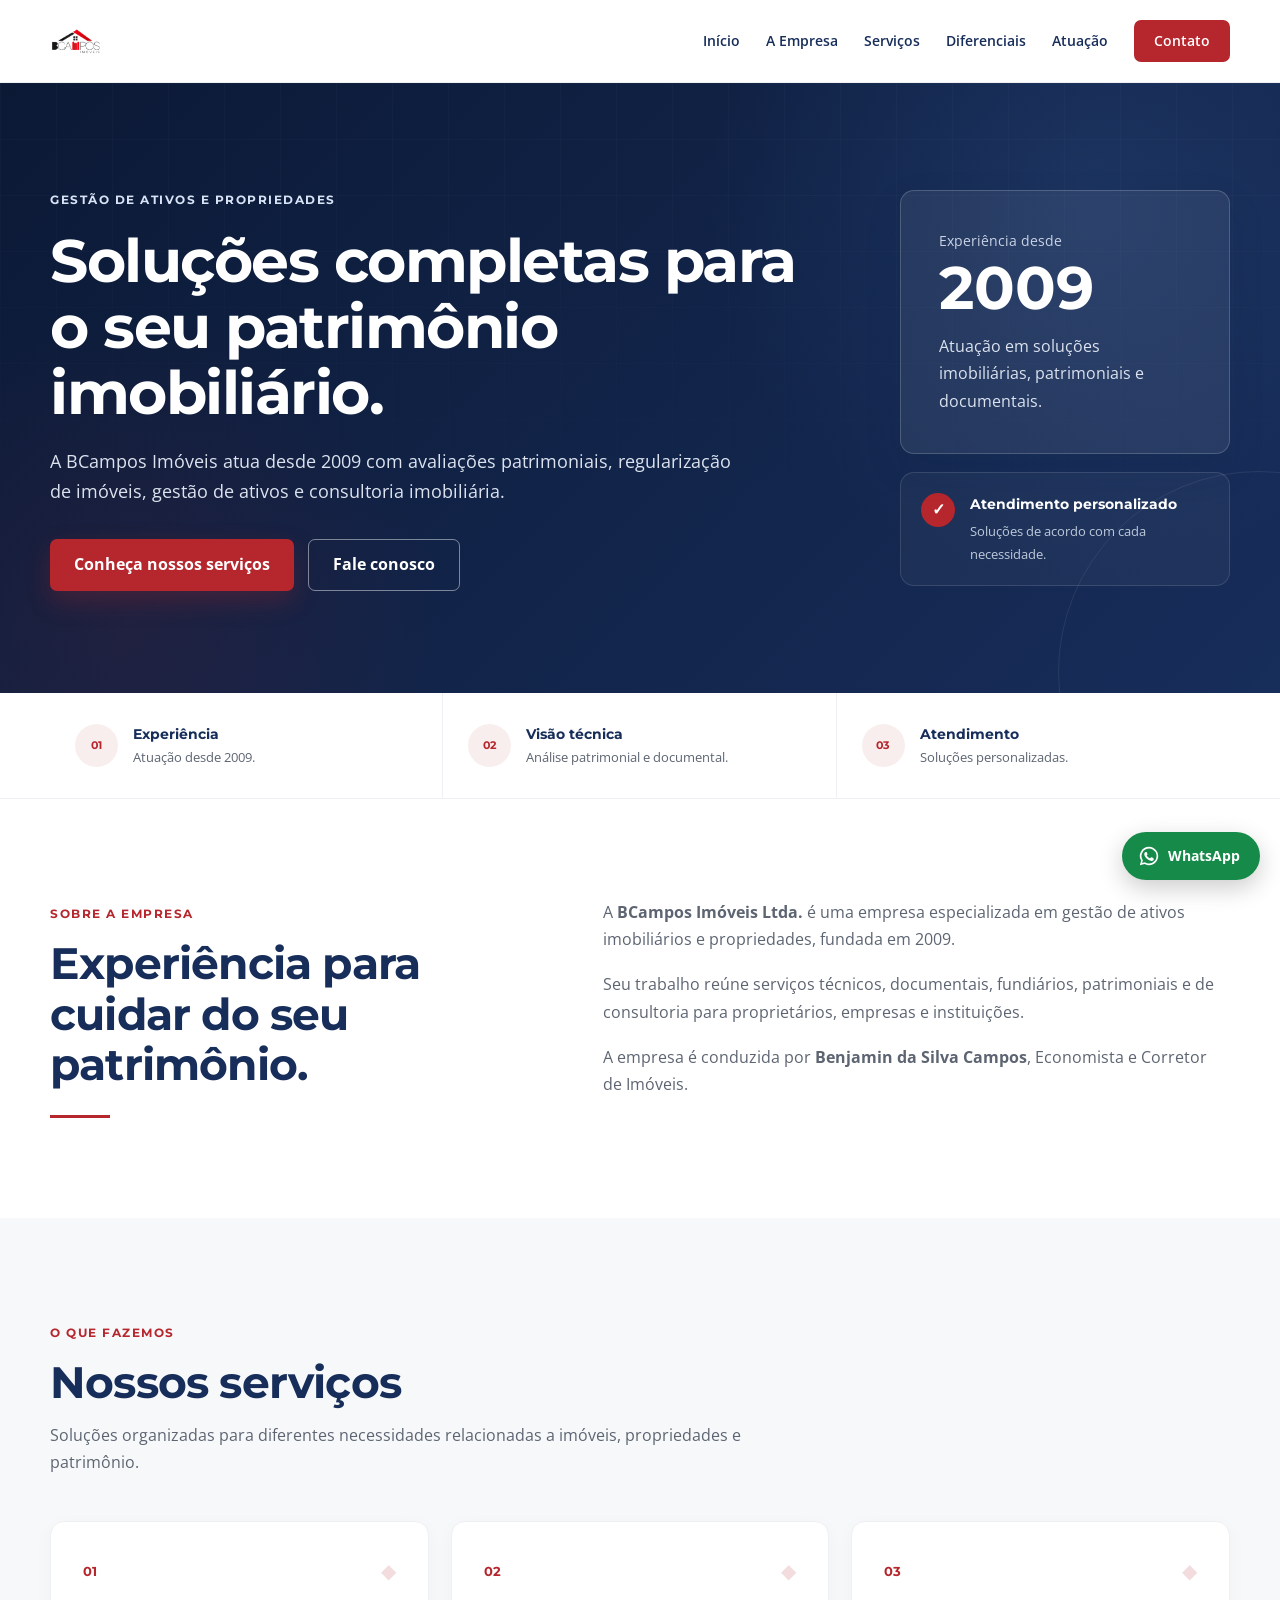
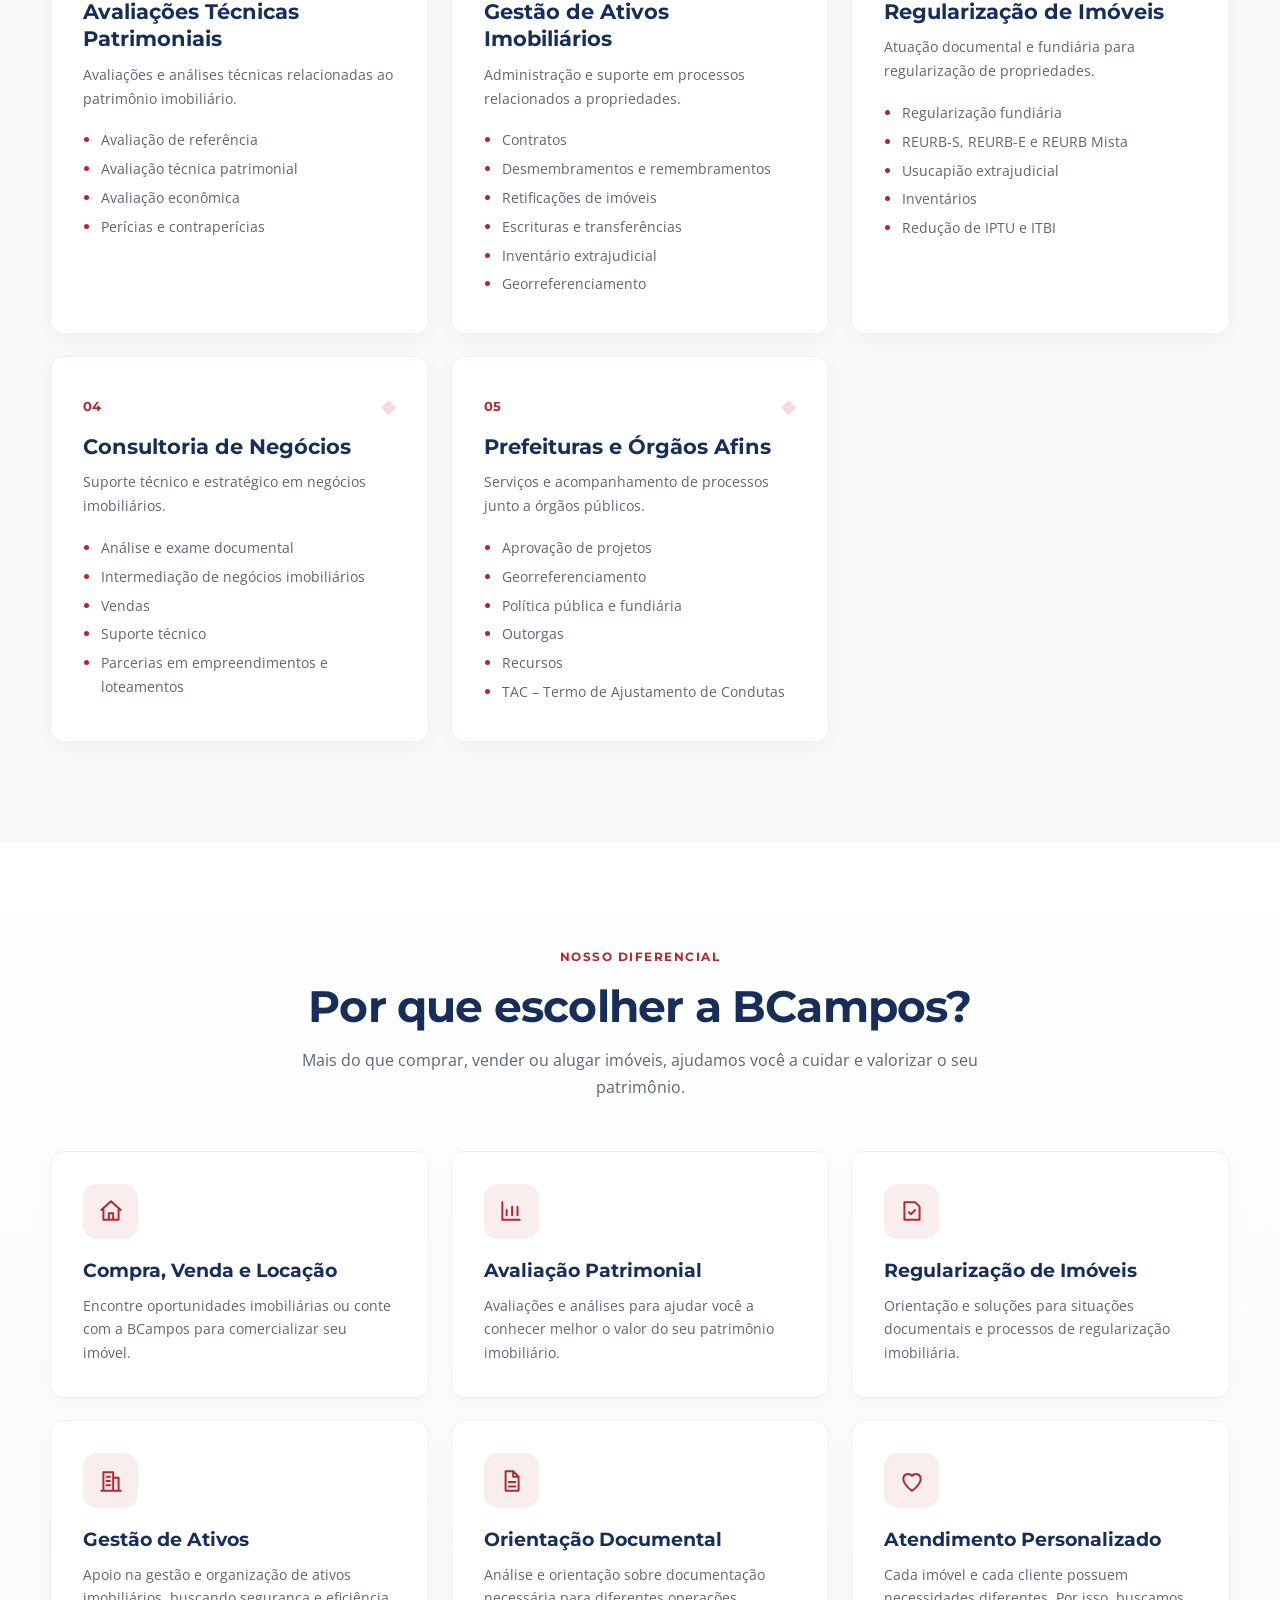
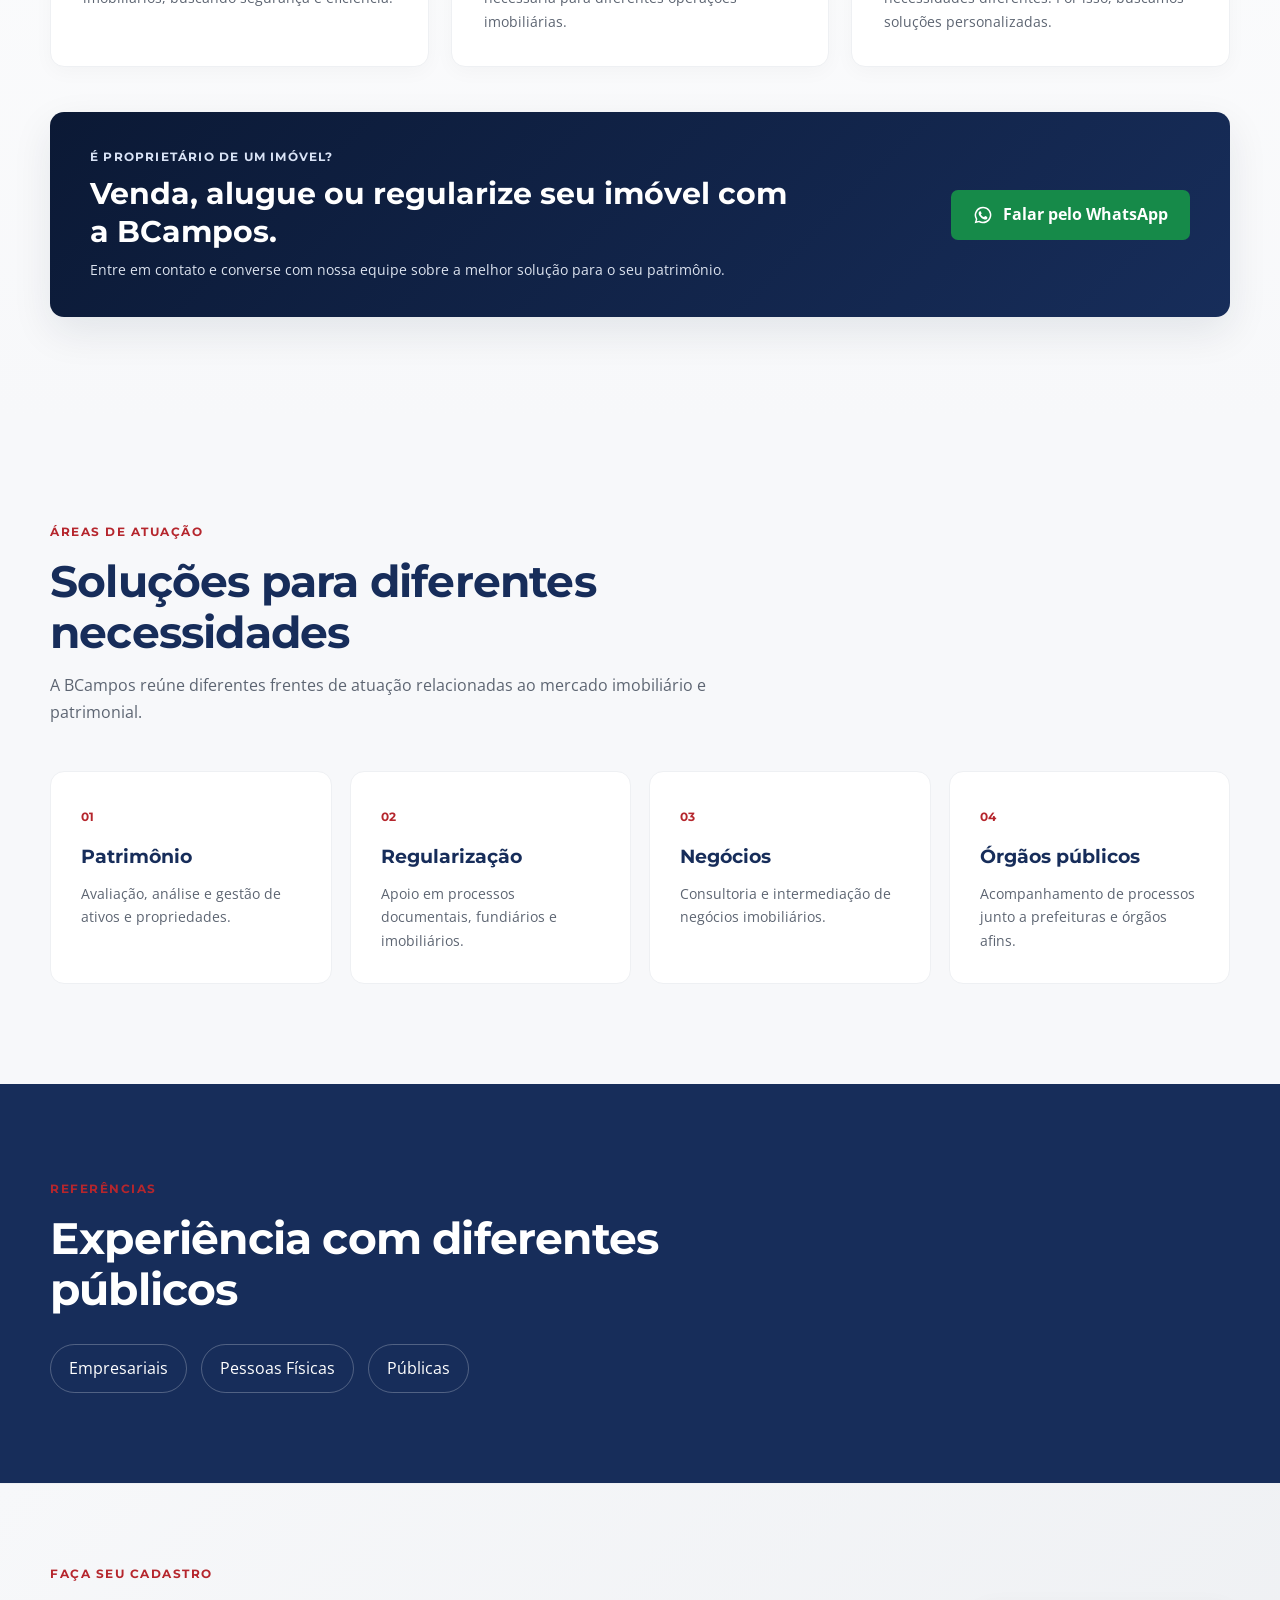
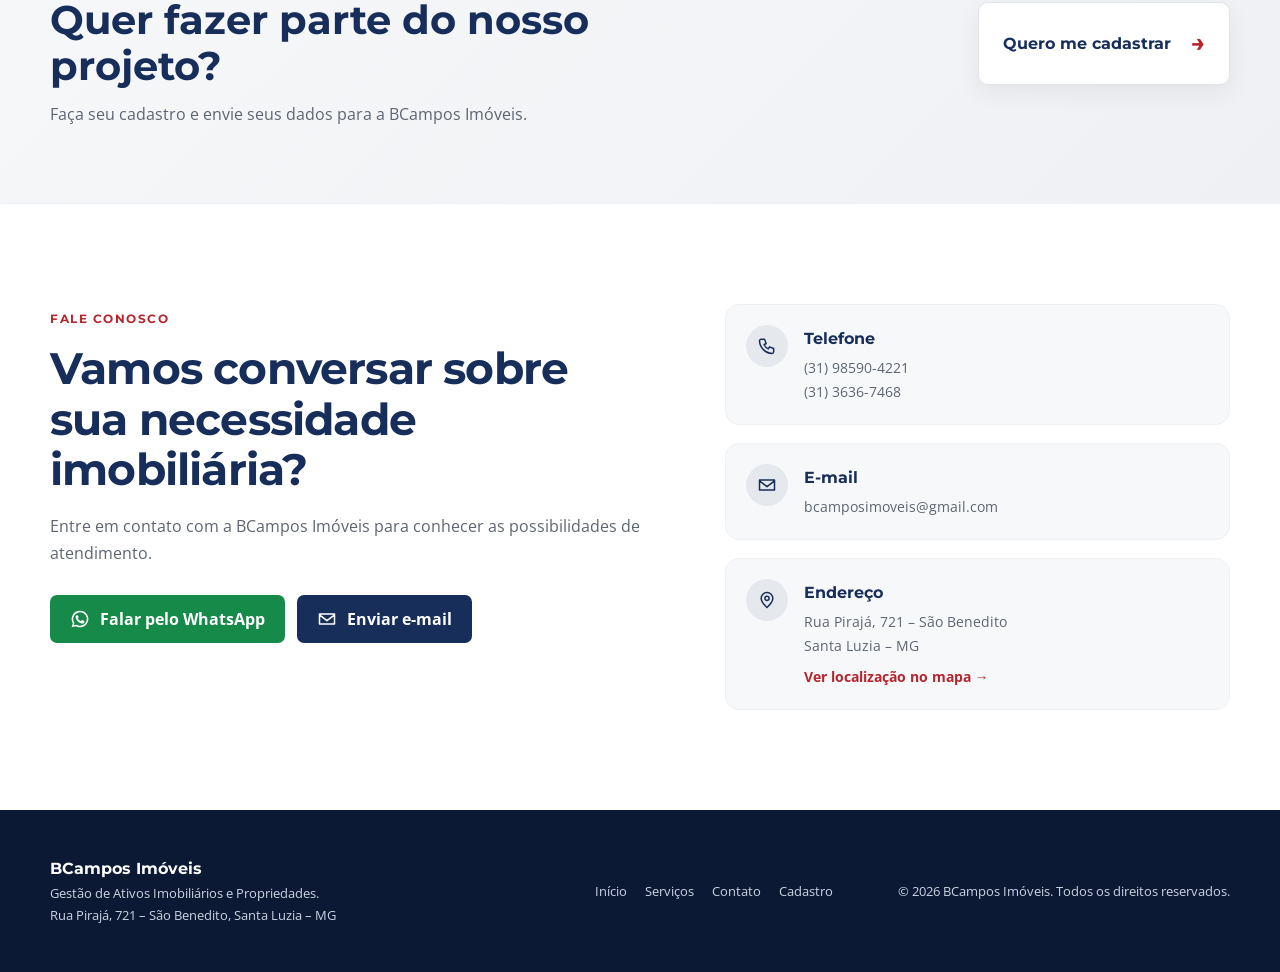
==== index.html @ ca841b31 "nome site no google" ====
<!DOCTYPE html>
<html lang="pt-BR">

<head>
    <meta charset="UTF-8">
    <meta name="viewport" content="width=device-width, initial-scale=1.0">

    <title>BCampos Imóveis | Gestão de Ativos, Regularização e Avaliação de Imóveis</title>

<meta property="og:site_name" content="BCampos Imóveis">

<script type="application/ld+json">
{
  "@context": "https://schema.org",
  "@type": "WebSite",
  "name": "BCampos Imóveis",
  "alternateName": "BCampos",
  "url": "https://huamdesigner.github.io/bcampos-imoveis-site/"
}
</script>

    <meta name="description"
        content="BCampos Imóveis: gestão de ativos imobiliários, regularização de imóveis, avaliações patrimoniais, REURB, usucapião extrajudicial e consultoria. Atuação desde 2009 em Santa Luzia – MG.">
    <meta name="keywords"
        content="BCampos Imóveis, regularização de imóveis, avaliação patrimonial, gestão de ativos imobiliários, REURB, usucapião extrajudicial, Santa Luzia MG">
    <meta name="author" content="BCampos Imóveis">
    <meta name="robots" content="index, follow">
    <meta name="theme-color" content="#172d5a">
    <meta name="google-site-verification" content="87h_DI5Sgmuj2yhdBnRVHxlVwHHt4s0m5A_cpt6vOzM" />

    <!-- Open Graph (pré-visualização ao compartilhar no WhatsApp/Facebook) -->
    <meta property="og:type" content="website">
    <meta property="og:locale" content="pt_BR">
    <meta property="og:site_name" content="BCampos Imóveis">
    <meta property="og:title" content="BCampos Imóveis | Gestão de Ativos e Regularização de Imóveis">
    <meta property="og:description"
        content="Avaliações patrimoniais, regularização de imóveis, gestão de ativos e consultoria imobiliária desde 2009.">
    <meta property="og:image" content="imagens/logo.png">
    <meta name="twitter:card" content="summary">

    <link rel="icon" type="image/png" href="imagens/logo.png">

    <!-- Fontes -->
    <link rel="preconnect" href="https://fonts.googleapis.com">
    <link rel="preconnect" href="https://fonts.gstatic.com" crossorigin>
    <link
        href="https://fonts.googleapis.com/css2?family=Montserrat:wght@400;500;600;700;800&family=Open+Sans:wght@400;500;600;700&display=swap"
        rel="stylesheet">

    <link rel="stylesheet" href="css/style.css">

    <!-- Dados estruturados (ajuda o Google a entender a empresa) -->
    <script type="application/ld+json">
    {
      "@context": "https://schema.org",
      "@type": "RealEstateAgent",
      "name": "BCampos Imóveis",
      "foundingDate": "2009",
      "image": "imagens/logo.png",
      "telephone": "+55-31-98590-4221",
      "email": "bcamposimoveis@gmail.com",
      "address": {
        "@type": "PostalAddress",
        "streetAddress": "Rua Pirajá, 721 – São Benedito",
        "addressLocality": "Santa Luzia",
        "addressRegion": "MG",
        "addressCountry": "BR"
      }
    }
    </script>
</head>

<body>

    <a href="#conteudo" class="skip-link">Ir para o conteúdo</a>

    <!-- Ícones reutilizáveis -->
    <svg width="0" height="0" style="position:absolute" aria-hidden="true">
        <symbol id="i-home" viewBox="0 0 24 24"><path d="M3 11l9-8 9 8M5 10v10h14V10M10 20v-6h4v6" fill="none" stroke="currentColor" stroke-width="1.8" stroke-linecap="round" stroke-linejoin="round"/></symbol>
        <symbol id="i-chart" viewBox="0 0 24 24"><path d="M4 20V4M4 20h16M8 16v-5M13 16V8M18 16v-8" fill="none" stroke="currentColor" stroke-width="1.8" stroke-linecap="round" stroke-linejoin="round"/></symbol>
        <symbol id="i-check" viewBox="0 0 24 24"><path d="M9 4h6l4 4v12H5V4h4zM9 13l2 2 4-4" fill="none" stroke="currentColor" stroke-width="1.8" stroke-linecap="round" stroke-linejoin="round"/></symbol>
        <symbol id="i-building" viewBox="0 0 24 24"><path d="M5 21V4h9v17M14 9h5v12M3 21h18M8 8h3M8 12h3M8 16h3" fill="none" stroke="currentColor" stroke-width="1.8" stroke-linecap="round" stroke-linejoin="round"/></symbol>
        <symbol id="i-doc" viewBox="0 0 24 24"><path d="M7 3h7l5 5v13H7zM14 3v5h5M10 13h6M10 17h6" fill="none" stroke="currentColor" stroke-width="1.8" stroke-linecap="round" stroke-linejoin="round"/></symbol>
        <symbol id="i-handshake" viewBox="0 0 24 24"><path d="M12 21s-8-5.2-8-11a4.5 4.5 0 018-2.8A4.5 4.5 0 0120 10c0 5.800-8 11-8 11z" fill="none" stroke="currentColor" stroke-width="1.8" stroke-linecap="round" stroke-linejoin="round"/></symbol>
        <symbol id="i-phone" viewBox="0 0 24 24"><path d="M5 4h4l2 5-2.500 1.500a11 11 0 005 5L15 13l5 2v4a2 2 0 01-2 2A16 16 0 013 6a2 2 0 012-2z" fill="none" stroke="currentColor" stroke-width="1.8" stroke-linejoin="round"/></symbol>
        <symbol id="i-mail" viewBox="0 0 24 24"><path d="M3 6h18v12H3zM3 7l9 7 9-7" fill="none" stroke="currentColor" stroke-width="1.8" stroke-linejoin="round"/></symbol>
        <symbol id="i-pin" viewBox="0 0 24 24"><path d="M12 21s7-6.200 7-11a7 7 0 10-14 0c0 4.800 7 11 7 11z" fill="none" stroke="currentColor" stroke-width="1.8" stroke-linejoin="round"/><circle cx="12" cy="10" r="2.500" fill="none" stroke="currentColor" stroke-width="1.8"/></symbol>
        <symbol id="i-whatsapp" viewBox="0 0 24 24"><path fill="currentColor" d="M12 2a10 10 0 00-8.600 15.100L2 22l5.100-1.300A10 10 0 1012 2zm0 18.200c-1.500 0-3-.4-4.200-1.200l-.3-.2-3 .8.8-2.900-.2-.3A8.200 8.200 0 1112 20.200zm4.500-6.100c-.2-.1-1.500-.7-1.700-.8-.2-.1-.4-.1-.6.100l-.8 1c-.1.200-.3.200-.5.100a6.700 6.700 0 01-3.300-2.900c-.2-.4.200-.4.700-1.300.1-.2 0-.3 0-.5l-.8-1.800c-.2-.5-.4-.4-.6-.4h-.5c-.2 0-.5.100-.7.300-.2.300-.9.900-.9 2.200s.9 2.500 1.100 2.700c.1.200 1.800 2.800 4.400 3.900 1.600.7 2.300.8 3.100.7.500-.1 1.500-.6 1.700-1.200.2-.6.200-1.100.2-1.200-.1-.1-.3-.2-.5-.3z"/></symbol>
    </svg>

    <!-- CABEÇALHO -->
    <header class="header" id="inicio">
        <div class="container header-content">

            <a href="#inicio" class="logo" aria-label="BCampos Imóveis - Início">
                <img src="imagens/logo.png" alt="BCampos Imóveis" width="230" height="52">
            </a>

            <button class="menu-toggle" id="menuToggle" aria-label="Abrir menu" aria-expanded="false"
                aria-controls="nav">☰</button>

            <nav class="nav" id="nav" aria-label="Menu principal">
                <a href="#inicio">Início</a>
                <a href="#empresa">A Empresa</a>
                <a href="#servicos">Serviços</a>
                <a href="#porque-bcampos">Diferenciais</a>
                <a href="#atuacao">Atuação</a>
                <a href="#contato" class="nav-cta">Contato</a>
            </nav>

        </div>
    </header>


    <main id="conteudo">

        <!-- HERO -->
        <section class="hero">
            <div class="container hero-content">

                <div class="hero-text">
                    <span class="eyebrow">GESTÃO DE ATIVOS E PROPRIEDADES</span>

                    <h1>Soluções completas para o seu patrimônio imobiliário.</h1>

                    <p>
                        A BCampos Imóveis atua desde 2009 com avaliações patrimoniais,
                        regularização de imóveis, gestão de ativos e consultoria imobiliária.
                    </p>

                    <div class="hero-buttons">
                        <a href="#servicos" class="btn btn-primary">Conheça nossos serviços</a>
                        <a href="#contato" class="btn btn-outline">Fale conosco</a>
                    </div>
                </div>

                <div class="hero-side">
                    <div class="hero-card">
                        <span>Experiência desde</span>
                        <strong>2009</strong>
                        <p>Atuação em soluções imobiliárias, patrimoniais e documentais.</p>
                    </div>

                    <div class="hero-mini-card">
                        <span class="mini-icon">✓</span>
                        <div>
                            <strong>Atendimento personalizado</strong>
                            <p>Soluções de acordo com cada necessidade.</p>
                        </div>
                    </div>
                </div>

            </div>
        </section>


        <!-- DESTAQUES -->
        <section class="highlights" aria-label="Destaques">
            <div class="container highlights-grid">

                <div class="highlight-item">
                    <span class="highlight-icon">01</span>
                    <div>
                        <strong>Experiência</strong>
                        <p>Atuação desde 2009.</p>
                    </div>
                </div>

                <div class="highlight-item">
                    <span class="highlight-icon">02</span>
                    <div>
                        <strong>Visão técnica</strong>
                        <p>Análise patrimonial e documental.</p>
                    </div>
                </div>

                <div class="highlight-item">
                    <span class="highlight-icon">03</span>
                    <div>
                        <strong>Atendimento</strong>
                        <p>Soluções personalizadas.</p>
                    </div>
                </div>

            </div>
        </section>


        <!-- EMPRESA -->
        <section class="section" id="empresa">
            <div class="container two-columns">

                <div class="reveal">
                    <span class="section-label">SOBRE A EMPRESA</span>
                    <h2>Experiência para cuidar do seu patrimônio.</h2>
                    <div class="section-line"></div>
                </div>

                <div class="reveal">
                    <p>
                        A <strong>BCampos Imóveis Ltda.</strong> é uma empresa especializada em
                        gestão de ativos imobiliários e propriedades, fundada em 2009.
                    </p>
                    <p>
                        Seu trabalho reúne serviços técnicos, documentais, fundiários,
                        patrimoniais e de consultoria para proprietários, empresas e instituições.
                    </p>
                    <p>
                        A empresa é conduzida por <strong>Benjamin da Silva Campos</strong>,
                        Economista e Corretor de Imóveis.
                    </p>
                </div>

            </div>
        </section>


        <!-- SERVIÇOS -->
        <section class="section section-light" id="servicos">
            <div class="container">

                <div class="section-heading reveal">
                    <span class="section-label">O QUE FAZEMOS</span>
                    <h2>Nossos serviços</h2>
                    <p>
                        Soluções organizadas para diferentes necessidades relacionadas a
                        imóveis, propriedades e patrimônio.
                    </p>
                </div>

                <div class="services-grid">

                    <article class="service-card reveal">
                        <div class="service-top">
                            <div class="service-number">01</div>
                            <span class="service-symbol" aria-hidden="true">◆</span>
                        </div>
                        <h3>Avaliações Técnicas Patrimoniais</h3>
                        <p>Avaliações e análises técnicas relacionadas ao patrimônio imobiliário.</p>
                        <ul>
                            <li>Avaliação de referência</li>
                            <li>Avaliação técnica patrimonial</li>
                            <li>Avaliação econômica</li>
                            <li>Perícias e contraperícias</li>
                        </ul>
                    </article>

                    <article class="service-card reveal">
                        <div class="service-top">
                            <div class="service-number">02</div>
                            <span class="service-symbol" aria-hidden="true">◆</span>
                        </div>
                        <h3>Gestão de Ativos Imobiliários</h3>
                        <p>Administração e suporte em processos relacionados a propriedades.</p>
                        <ul>
                            <li>Contratos</li>
                            <li>Desmembramentos e remembramentos</li>
                            <li>Retificações de imóveis</li>
                            <li>Escrituras e transferências</li>
                            <li>Inventário extrajudicial</li>
                            <li>Georreferenciamento</li>
                        </ul>
                    </article>

                    <article class="service-card reveal">
                        <div class="service-top">
                            <div class="service-number">03</div>
                            <span class="service-symbol" aria-hidden="true">◆</span>
                        </div>
                        <h3>Regularização de Imóveis</h3>
                        <p>Atuação documental e fundiária para regularização de propriedades.</p>
                        <ul>
                            <li>Regularização fundiária</li>
                            <li>REURB-S, REURB-E e REURB Mista</li>
                            <li>Usucapião extrajudicial</li>
                            <li>Inventários</li>
                            <li>Redução de IPTU e ITBI</li>
                        </ul>
                    </article>

                    <article class="service-card reveal">
                        <div class="service-top">
                            <div class="service-number">04</div>
                            <span class="service-symbol" aria-hidden="true">◆</span>
                        </div>
                        <h3>Consultoria de Negócios</h3>
                        <p>Suporte técnico e estratégico em negócios imobiliários.</p>
                        <ul>
                            <li>Análise e exame documental</li>
                            <li>Intermediação de negócios imobiliários</li>
                            <li>Vendas</li>
                            <li>Suporte técnico</li>
                            <li>Parcerias em empreendimentos e loteamentos</li>
                        </ul>
                    </article>

                    <article class="service-card reveal">
                        <div class="service-top">
                            <div class="service-number">05</div>
                            <span class="service-symbol" aria-hidden="true">◆</span>
                        </div>
                        <h3>Prefeituras e Órgãos Afins</h3>
                        <p>Serviços e acompanhamento de processos junto a órgãos públicos.</p>
                        <ul>
                            <li>Aprovação de projetos</li>
                            <li>Georreferenciamento</li>
                            <li>Política pública e fundiária</li>
                            <li>Outorgas</li>
                            <li>Recursos</li>
                            <li>TAC – Termo de Ajustamento de Condutas</li>
                        </ul>
                    </article>

                </div>
            </div>
        </section>


        <!-- DIFERENCIAIS -->
        <section id="porque-bcampos" class="porque-bcampos">
            <div class="container">

                <div class="section-header reveal">
                    <span class="section-label">NOSSO DIFERENCIAL</span>
                    <h2>Por que escolher a BCampos?</h2>
                    <p>
                        Mais do que comprar, vender ou alugar imóveis, ajudamos você a
                        cuidar e valorizar o seu patrimônio.
                    </p>
                </div>

                <div class="porque-grid">

                    <div class="porque-card reveal">
                        <div class="porque-icon"><svg aria-hidden="true"><use href="#i-home"/></svg></div>
                        <h3>Compra, Venda e Locação</h3>
                        <p>Encontre oportunidades imobiliárias ou conte com a BCampos para comercializar seu imóvel.</p>
                    </div>

                    <div class="porque-card reveal">
                        <div class="porque-icon"><svg aria-hidden="true"><use href="#i-chart"/></svg></div>
                        <h3>Avaliação Patrimonial</h3>
                        <p>Avaliações e análises para ajudar você a conhecer melhor o valor do seu patrimônio imobiliário.</p>
                    </div>

                    <div class="porque-card reveal">
                        <div class="porque-icon"><svg aria-hidden="true"><use href="#i-check"/></svg></div>
                        <h3>Regularização de Imóveis</h3>
                        <p>Orientação e soluções para situações documentais e processos de regularização imobiliária.</p>
                    </div>

                    <div class="porque-card reveal">
                        <div class="porque-icon"><svg aria-hidden="true"><use href="#i-building"/></svg></div>
                        <h3>Gestão de Ativos</h3>
                        <p>Apoio na gestão e organização de ativos imobiliários, buscando segurança e eficiência.</p>
                    </div>

                    <div class="porque-card reveal">
                        <div class="porque-icon"><svg aria-hidden="true"><use href="#i-doc"/></svg></div>
                        <h3>Orientação Documental</h3>
                        <p>Análise e orientação sobre documentação necessária para diferentes operações imobiliárias.</p>
                    </div>

                    <div class="porque-card reveal">
                        <div class="porque-icon"><svg aria-hidden="true"><use href="#i-handshake"/></svg></div>
                        <h3>Atendimento Personalizado</h3>
                        <p>Cada imóvel e cada cliente possuem necessidades diferentes. Por isso, buscamos soluções personalizadas.</p>
                    </div>

                </div>

                <div class="porque-cta reveal">
                    <div>
                        <span>É proprietário de um imóvel?</span>
                        <h3>Venda, alugue ou regularize seu imóvel com a BCampos.</h3>
                        <p>Entre em contato e converse com nossa equipe sobre a melhor solução para o seu patrimônio.</p>
                    </div>

                    <a href="https://wa.me/5531985904221?text=Ol%C3%A1%21%20Sou%20propriet%C3%A1rio%20de%20um%20im%C3%B3vel%20e%20gostaria%20de%20conversar%20com%20a%20BCampos."
                        class="btn-whatsapp" target="_blank" rel="noopener noreferrer">
                        <svg aria-hidden="true"><use href="#i-whatsapp"/></svg>
                        Falar pelo WhatsApp
                    </a>
                </div>

            </div>
        </section>


        <!-- ÁREAS DE ATUAÇÃO -->
        <section class="section areas-section" id="atuacao">
            <div class="container">

                <div class="section-heading reveal">
                    <span class="section-label">ÁREAS DE ATUAÇÃO</span>
                    <h2>Soluções para diferentes necessidades</h2>
                    <p>
                        A BCampos reúne diferentes frentes de atuação relacionadas ao
                        mercado imobiliário e patrimonial.
                    </p>
                </div>

                <div class="areas-grid">

                    <div class="area-card reveal">
                        <span>01</span>
                        <h3>Patrimônio</h3>
                        <p>Avaliação, análise e gestão de ativos e propriedades.</p>
                    </div>

                    <div class="area-card reveal">
                        <span>02</span>
                        <h3>Regularização</h3>
                        <p>Apoio em processos documentais, fundiários e imobiliários.</p>
                    </div>

                    <div class="area-card reveal">
                        <span>03</span>
                        <h3>Negócios</h3>
                        <p>Consultoria e intermediação de negócios imobiliários.</p>
                    </div>

                    <div class="area-card reveal">
                        <span>04</span>
                        <h3>Órgãos públicos</h3>
                        <p>Acompanhamento de processos junto a prefeituras e órgãos afins.</p>
                    </div>

                </div>
            </div>
        </section>


        <!-- REFERÊNCIAS -->
        <section class="references">
            <div class="container">
                <span class="section-label">REFERÊNCIAS</span>
                <h2>Experiência com diferentes públicos</h2>

                <div class="reference-list">
                    <span>Empresariais</span>
                    <span>Pessoas Físicas</span>
                    <span>Públicas</span>
                </div>
            </div>
        </section>


        <!-- CADASTRO -->
        <section class="registration-section">
            <div class="container registration-content">

                <div>
                    <span class="section-label">FAÇA SEU CADASTRO</span>
                    <h2>Quer fazer parte do nosso projeto?</h2>
                    <p>Faça seu cadastro e envie seus dados para a BCampos Imóveis.</p>
                </div>

                <div>
                    <a href="cadastro.html" class="registration-button">
                        <span>Quero me cadastrar</span>
                        <strong aria-hidden="true">→</strong>
                    </a>
                </div>

            </div>
        </section>


        <!-- CONTATO -->
        <section class="section contact-section" id="contato">
            <div class="container contact-grid">

                <div class="reveal">
                    <span class="section-label">FALE CONOSCO</span>
                    <h2>Vamos conversar sobre sua necessidade imobiliária?</h2>
                    <p>Entre em contato com a BCampos Imóveis para conhecer as possibilidades de atendimento.</p>

                    <div class="contact-buttons">
                        <a href="https://wa.me/5531985904221" target="_blank" rel="noopener noreferrer"
                            class="contact-button whatsapp-button">
                            <svg aria-hidden="true"><use href="#i-whatsapp"/></svg>
                            Falar pelo WhatsApp
                        </a>

                        <a href="mailto:bcamposimoveis@gmail.com" class="contact-button email-button">
                            <svg aria-hidden="true"><use href="#i-mail"/></svg>
                            Enviar e-mail
                        </a>
                    </div>
                </div>

                <div class="contact-info reveal">

                    <div class="contact-box">
                        <span class="contact-icon"><svg aria-hidden="true"><use href="#i-phone"/></svg></span>
                        <div>
                            <strong>Telefone</strong>
                            <a href="tel:+5531985904221">(31) 98590-4221</a>
                            <a href="tel:+553136367468">(31) 3636-7468</a>
                        </div>
                    </div>

                    <div class="contact-box">
                        <span class="contact-icon"><svg aria-hidden="true"><use href="#i-mail"/></svg></span>
                        <div>
                            <strong>E-mail</strong>
                            <a href="mailto:bcamposimoveis@gmail.com">bcamposimoveis@gmail.com</a>
                        </div>
                    </div>

                    <div class="contact-box">
                        <span class="contact-icon"><svg aria-hidden="true"><use href="#i-pin"/></svg></span>
                        <div>
                            <strong>Endereço</strong>
                            <p>Rua Pirajá, 721 – São Benedito<br>Santa Luzia – MG</p>
                            <a class="map-link"
                                href="https://www.google.com/maps/search/?api=1&query=Rua+Pirajá+721+São+Benedito+Santa+Luzia+MG"
                                target="_blank" rel="noopener noreferrer">
                                Ver localização no mapa →
                            </a>
                        </div>
                    </div>

                </div>

            </div>
        </section>

    </main>


    <!-- RODAPÉ -->
    <footer class="footer">
        <div class="container footer-content">

            <div>
                <strong>BCampos Imóveis</strong>
                <p>Gestão de Ativos Imobiliários e Propriedades.</p>
                <p>Rua Pirajá, 721 – São Benedito, Santa Luzia – MG</p>
            </div>

            <nav class="footer-links" aria-label="Links do rodapé">
                <a href="#inicio">Início</a>
                <a href="#servicos">Serviços</a>
                <a href="#contato">Contato</a>
                <a href="cadastro.html">Cadastro</a>
            </nav>

            <p class="footer-copy">
                © <span id="year">2026</span> BCampos Imóveis. Todos os direitos reservados.
            </p>

        </div>
    </footer>


    <!-- BOTÃO WHATSAPP FLUTUANTE -->
    <a class="whatsapp" href="https://wa.me/5531985904221" target="_blank" rel="noopener noreferrer"
        aria-label="Falar com a BCampos pelo WhatsApp">
        <svg aria-hidden="true"><use href="#i-whatsapp"/></svg>
        <span>WhatsApp</span>
    </a>

    <script src="js/script.js"></script>

</body>

</html>
---- css/style.css ----
/* =========================================================
   BCAMPOS IMÓVEIS — CSS PRINCIPAL
   ========================================================= */

:root {
    --blue: #172d5a;
    --blue-dark: #0b1935;
    --blue-light: #31558f;
    --red: #b5262d;
    --red-dark: #941d24;
    --white: #ffffff;
    --gray-50: #f7f8fa;
    --gray-100: #eef0f3;
    --gray-200: #e1e4e9;
    --gray-300: #d4d8df;
    --gray-500: #777f8c;
    --gray-600: #5d6572;
    --gray-900: #171b23;
    --green: #168a49;
    --green-dark: #11733c;

    --shadow: 0 15px 40px rgba(13, 28, 59, 0.09);
    --shadow-hover: 0 20px 45px rgba(13, 28, 59, 0.15);
    --radius: 14px;
    --max-width: 1180px;
}

/* RESET */
* { margin: 0; padding: 0; box-sizing: border-box; }

html { scroll-behavior: smooth; scroll-padding-top: 90px; }

body {
    font-family: "Open Sans", Arial, sans-serif;
    color: var(--gray-900);
    background: var(--white);
    line-height: 1.7;
    -webkit-font-smoothing: antialiased;
}

a { color: inherit; text-decoration: none; }
img { max-width: 100%; }
button, a { -webkit-tap-highlight-color: transparent; }

svg { flex-shrink: 0; }

.container {
    width: min(calc(100% - 40px), var(--max-width));
    margin: 0 auto;
}

/* Acessibilidade: foco visível e link de pular conteúdo */
:focus-visible {
    outline: 3px solid var(--blue-light);
    outline-offset: 3px;
    border-radius: 4px;
}

.skip-link {
    position: absolute;
    left: 16px;
    top: -60px;
    z-index: 2000;
    padding: 10px 16px;
    background: var(--blue);
    color: var(--white);
    border-radius: 6px;
    font-weight: 700;
    transition: top 0.2s ease;
}

.skip-link:focus { top: 12px; }


/* =========================================================
   HEADER
   ========================================================= */

.header {
    position: sticky;
    top: 0;
    z-index: 1000;
    background: rgba(255, 255, 255, 0.96);
    border-bottom: 1px solid var(--gray-100);
    backdrop-filter: blur(12px);
    transition: box-shadow 0.25s ease;
}

.header.scrolled { box-shadow: 0 6px 24px rgba(13, 28, 59, 0.08); }

.header-content {
    min-height: 82px;
    display: flex;
    align-items: center;
    justify-content: space-between;
    gap: 30px;
}

.logo {
    display: flex;
    align-items: center;
    height: 58px;
    flex-shrink: 0;
    color: var(--blue);
    white-space: nowrap;
}

.logo img {
    display: block;
    width: auto;
    height: 52px;
    max-width: 230px;
    object-fit: contain;
}

/* Mantidos para o logo em texto da página de cadastro */
.logo-b { font-weight: 800; }
.logo-red { color: var(--red); }
.logo small {
    margin-left: 8px;
    padding-left: 8px;
    border-left: 1px solid var(--gray-300);
    font-size: 11px;
    letter-spacing: 1px;
}

.nav { display: flex; align-items: center; gap: 26px; }

.nav a {
    position: relative;
    color: var(--blue);
    font-size: 14px;
    font-weight: 600;
    transition: color 0.2s ease;
}

.nav a::after {
    content: "";
    position: absolute;
    left: 0;
    bottom: -8px;
    width: 0;
    height: 2px;
    background: var(--red);
    transition: width 0.25s ease;
}

.nav a:hover { color: var(--red); }
.nav a:hover::after { width: 100%; }

.nav .nav-cta {
    padding: 9px 20px;
    border-radius: 7px;
    background: var(--red);
    color: var(--white);
}

.nav .nav-cta::after { display: none; }
.nav .nav-cta:hover { background: var(--red-dark); color: var(--white); }

.menu-toggle {
    display: none;
    border: 0;
    background: transparent;
    color: var(--blue);
    font-size: 28px;
    cursor: pointer;
}


/* =========================================================
   HERO
   ========================================================= */

.hero {
    position: relative;
    overflow: hidden;
    background:
        radial-gradient(circle at 85% 20%, rgba(49, 85, 143, 0.30), transparent 32%),
        radial-gradient(circle at 10% 90%, rgba(181, 38, 45, 0.10), transparent 25%),
        linear-gradient(135deg, var(--blue-dark), var(--blue));
    color: var(--white);
}

.hero::before {
    content: "";
    position: absolute;
    width: 400px;
    height: 400px;
    right: -180px;
    bottom: -180px;
    border: 1px solid rgba(255, 255, 255, 0.08);
    border-radius: 50%;
}

.hero::after {
    content: "";
    position: absolute;
    inset: 0;
    background-image: linear-gradient(rgba(255, 255, 255, 0.025) 1px, transparent 1px),
        linear-gradient(90deg, rgba(255, 255, 255, 0.025) 1px, transparent 1px);
    background-size: 56px 56px;
    mask-image: linear-gradient(180deg, #000, transparent 85%);
    pointer-events: none;
}

.hero-content {
    position: relative;
    z-index: 1;
    min-height: 610px;
    display: grid;
    grid-template-columns: minmax(0, 1fr) 330px;
    align-items: center;
    gap: 80px;
    padding: 90px 0;
}

.hero-text { animation: heroIn 0.7s ease both; }
.hero-side { animation: heroIn 0.7s 0.15s ease both; }

@keyframes heroIn {
    from { opacity: 0; transform: translateY(20px); }
    to { opacity: 1; transform: translateY(0); }
}

.eyebrow,
.section-label {
    display: inline-block;
    color: var(--red);
    font-family: "Montserrat", sans-serif;
    font-size: 12px;
    font-weight: 700;
    letter-spacing: 1.5px;
}

.hero .eyebrow { color: #d9e3f6; }

.hero h1 {
    max-width: 800px;
    margin: 15px 0 20px;
    font-family: "Montserrat", sans-serif;
    font-size: clamp(36px, 5vw, 60px);
    line-height: 1.1;
    letter-spacing: -1.5px;
}

.hero-text p { max-width: 690px; color: #dce3ef; font-size: 18px; }

.hero-buttons { display: flex; flex-wrap: wrap; gap: 14px; margin-top: 32px; }

.btn {
    display: inline-flex;
    align-items: center;
    justify-content: center;
    min-height: 52px;
    padding: 0 24px;
    border-radius: 7px;
    font-weight: 700;
    transition: transform 0.2s ease, background 0.2s ease, color 0.2s ease;
}

.btn-primary {
    background: var(--red);
    color: var(--white);
    box-shadow: 0 10px 25px rgba(181, 38, 45, 0.25);
}

.btn-primary:hover { transform: translateY(-3px); background: var(--red-dark); }

.btn-outline { border: 1px solid rgba(255, 255, 255, 0.45); color: var(--white); }
.btn-outline:hover { background: var(--white); color: var(--blue); }

.hero-side { display: grid; gap: 18px; }

.hero-card {
    padding: 38px;
    border: 1px solid rgba(255, 255, 255, 0.18);
    border-radius: var(--radius);
    background: rgba(255, 255, 255, 0.07);
    box-shadow: var(--shadow);
    backdrop-filter: blur(8px);
}

.hero-card span { display: block; color: #c9d3e5; font-size: 14px; }

.hero-card strong {
    display: block;
    margin: 5px 0;
    font-family: "Montserrat", sans-serif;
    font-size: 60px;
    line-height: 1;
}

.hero-card p { margin-top: 15px; color: #dce3ef; }

.hero-mini-card {
    display: flex;
    align-items: flex-start;
    gap: 15px;
    padding: 20px;
    border: 1px solid rgba(255, 255, 255, 0.12);
    border-radius: var(--radius);
    background: rgba(255, 255, 255, 0.04);
}

.hero-mini-card strong {
    display: block;
    color: var(--white);
    font-family: "Montserrat", sans-serif;
    font-size: 14px;
}

.hero-mini-card p { margin-top: 4px; color: #bdc9db; font-size: 13px; }

.mini-icon {
    display: flex;
    align-items: center;
    justify-content: center;
    min-width: 34px;
    height: 34px;
    border-radius: 50%;
    background: var(--red);
    font-weight: bold;
}


/* =========================================================
   DESTAQUES
   ========================================================= */

.highlights { background: var(--white); border-bottom: 1px solid var(--gray-100); }

.highlights-grid { display: grid; grid-template-columns: repeat(3, 1fr); }

.highlight-item {
    display: flex;
    align-items: center;
    gap: 15px;
    min-height: 105px;
    padding: 20px 25px;
    border-right: 1px solid var(--gray-100);
}

.highlight-item:last-child { border-right: 0; }

.highlight-icon {
    display: flex;
    align-items: center;
    justify-content: center;
    width: 43px;
    height: 43px;
    flex-shrink: 0;
    border-radius: 50%;
    background: rgba(181, 38, 45, 0.08);
    color: var(--red);
    font-family: "Montserrat", sans-serif;
    font-size: 11px;
    font-weight: 700;
}

.highlight-item strong {
    display: block;
    color: var(--blue);
    font-family: "Montserrat", sans-serif;
    font-size: 14px;
}

.highlight-item p { color: var(--gray-600); font-size: 13px; }


/* =========================================================
   SEÇÕES
   ========================================================= */

.section { padding: 100px 0; }
.section-light { background: var(--gray-50); }

.two-columns { display: grid; grid-template-columns: 0.85fr 1.15fr; gap: 90px; }

.section h2,
.references h2 {
    margin-top: 12px;
    font-family: "Montserrat", sans-serif;
    color: var(--blue);
    font-size: clamp(28px, 4vw, 44px);
    line-height: 1.15;
    letter-spacing: -0.8px;
}

.section-line { width: 60px; height: 3px; margin-top: 25px; background: var(--red); }

.two-columns p { margin-bottom: 18px; color: var(--gray-600); }

.section-heading { max-width: 720px; margin-bottom: 45px; }
.section-heading p { margin-top: 14px; color: var(--gray-600); }


/* =========================================================
   SERVIÇOS
   ========================================================= */

.services-grid { display: grid; grid-template-columns: repeat(3, 1fr); gap: 22px; }

.service-card {
    position: relative;
    overflow: hidden;
    padding: 32px;
    background: var(--white);
    border: 1px solid var(--gray-100);
    border-radius: var(--radius);
    box-shadow: 0 5px 20px rgba(0, 0, 0, 0.03);
    transition: transform 0.25s ease, box-shadow 0.25s ease, border-color 0.25s ease;
}

.service-card::before {
    content: "";
    position: absolute;
    top: 0;
    left: 0;
    width: 100%;
    height: 3px;
    background: var(--red);
    transform: scaleX(0);
    transform-origin: left;
    transition: transform 0.35s ease;
}

.service-card:hover { transform: translateY(-7px); box-shadow: var(--shadow-hover); border-color: rgba(23, 45, 90, 0.12); }
.service-card:hover::before { transform: scaleX(1); }

.service-top { display: flex; align-items: center; justify-content: space-between; }

.service-number { color: var(--red); font-family: "Montserrat", sans-serif; font-size: 13px; font-weight: 700; }
.service-symbol { color: rgba(181, 38, 45, 0.16); font-size: 20px; }

.service-card h3 {
    margin: 10px 0;
    color: var(--blue);
    font-family: "Montserrat", sans-serif;
    font-size: 21px;
    line-height: 1.3;
}

.service-card p { color: var(--gray-600); font-size: 14px; }

.service-card ul { margin-top: 18px; padding-left: 18px; color: var(--gray-600); font-size: 14px; }
.service-card li { margin-bottom: 5px; }
.service-card li::marker { color: var(--red); }


/* =========================================================
   POR QUE ESCOLHER A BCAMPOS
   ========================================================= */

.porque-bcampos {
    padding: 100px 0;
    background: linear-gradient(180deg, var(--white), var(--gray-50));
}

.porque-bcampos .section-header { max-width: 760px; margin: 0 auto 50px; text-align: center; }

.porque-bcampos .section-header h2 {
    margin-top: 12px;
    color: var(--blue);
    font-family: "Montserrat", sans-serif;
    font-size: clamp(28px, 4vw, 44px);
    line-height: 1.15;
    letter-spacing: -0.8px;
}

.porque-bcampos .section-header p { margin-top: 15px; color: var(--gray-600); font-size: 16px; }

.porque-grid { display: grid; grid-template-columns: repeat(3, 1fr); gap: 22px; }

.porque-card {
    padding: 32px;
    background: var(--white);
    border: 1px solid var(--gray-100);
    border-radius: var(--radius);
    box-shadow: 0 5px 20px rgba(0, 0, 0, 0.03);
    transition: transform 0.25s ease, box-shadow 0.25s ease, border-color 0.25s ease;
}

.porque-card:hover { transform: translateY(-7px); box-shadow: var(--shadow-hover); border-color: rgba(23, 45, 90, 0.12); }

.porque-icon {
    display: flex;
    align-items: center;
    justify-content: center;
    width: 55px;
    height: 55px;
    margin-bottom: 20px;
    border-radius: 14px;
    background: rgba(181, 38, 45, 0.08);
    color: var(--red);
    transition: background 0.25s ease, color 0.25s ease;
}

.porque-icon svg { width: 26px; height: 26px; }

.porque-card:hover .porque-icon { background: var(--red); color: var(--white); }

.porque-card h3 {
    margin-bottom: 10px;
    color: var(--blue);
    font-family: "Montserrat", sans-serif;
    font-size: 19px;
    line-height: 1.3;
}

.porque-card p { color: var(--gray-600); font-size: 14px; line-height: 1.7; }

.porque-cta {
    display: flex;
    align-items: center;
    justify-content: space-between;
    gap: 40px;
    margin-top: 45px;
    padding: 35px 40px;
    background: linear-gradient(135deg, var(--blue-dark), var(--blue));
    border-radius: var(--radius);
    color: var(--white);
    box-shadow: var(--shadow);
}

.porque-cta > div { max-width: 720px; }

.porque-cta span {
    display: block;
    margin-bottom: 8px;
    color: #d9e3f6;
    font-family: "Montserrat", sans-serif;
    font-size: 12px;
    font-weight: 700;
    letter-spacing: 1.2px;
    text-transform: uppercase;
}

.porque-cta h3 {
    margin-bottom: 8px;
    color: var(--white);
    font-family: "Montserrat", sans-serif;
    font-size: clamp(22px, 3vw, 30px);
    line-height: 1.25;
}

.porque-cta p { color: #dce3ef; font-size: 14px; }

.porque-cta .btn-whatsapp {
    display: inline-flex;
    align-items: center;
    justify-content: center;
    gap: 10px;
    min-height: 50px;
    padding: 0 22px;
    flex-shrink: 0;
    border-radius: 7px;
    background: var(--green);
    color: var(--white);
    font-weight: 700;
    white-space: nowrap;
    transition: transform 0.2s ease, background 0.2s ease;
}

.porque-cta .btn-whatsapp svg { width: 20px; height: 20px; }
.porque-cta .btn-whatsapp:hover { transform: translateY(-3px); background: var(--green-dark); }


/* =========================================================
   ÁREAS DE ATUAÇÃO
   ========================================================= */

.areas-section { background: var(--gray-50); }

.areas-grid { display: grid; grid-template-columns: repeat(4, 1fr); gap: 18px; }

.area-card {
    padding: 30px;
    background: var(--white);
    border: 1px solid var(--gray-100);
    border-radius: var(--radius);
    transition: transform 0.2s ease, box-shadow 0.2s ease;
}

.area-card:hover { transform: translateY(-5px); box-shadow: var(--shadow); }

.area-card span { color: var(--red); font-family: "Montserrat", sans-serif; font-size: 12px; font-weight: 700; }

.area-card h3 { margin: 12px 0 8px; color: var(--blue); font-family: "Montserrat", sans-serif; font-size: 19px; }

.area-card p { color: var(--gray-600); font-size: 14px; }


/* =========================================================
   REFERÊNCIAS
   ========================================================= */

.references { padding: 90px 0; background: var(--blue); color: var(--white); }
.references h2 { color: var(--white); max-width: 650px; }

.reference-list { display: flex; flex-wrap: wrap; gap: 14px; margin-top: 30px; }

.reference-list span {
    padding: 10px 18px;
    border: 1px solid rgba(255, 255, 255, 0.25);
    border-radius: 30px;
    transition: background 0.2s ease, border-color 0.2s ease;
}

.reference-list span:hover { background: rgba(255, 255, 255, 0.08); border-color: rgba(255, 255, 255, 0.45); }


/* =========================================================
   CADASTRO
   ========================================================= */

.registration-section {
    padding: 75px 0;
    background: linear-gradient(135deg, #f7f8fa, #eef0f3);
    border-top: 1px solid var(--gray-100);
    border-bottom: 1px solid var(--gray-100);
}

.registration-content { display: flex; align-items: center; justify-content: space-between; gap: 50px; }

.registration-content h2 {
    max-width: 650px;
    margin-top: 10px;
    color: var(--blue);
    font-family: "Montserrat", sans-serif;
    font-size: clamp(26px, 4vw, 40px);
    line-height: 1.15;
}

.registration-content p { margin-top: 12px; color: var(--gray-600); }

.registration-button {
    min-width: 250px;
    display: flex;
    align-items: center;
    justify-content: space-between;
    gap: 20px;
    padding: 20px 24px;
    background: var(--white);
    border: 1px solid var(--gray-200);
    border-radius: 10px;
    color: var(--blue);
    font-family: "Montserrat", sans-serif;
    font-weight: 700;
    box-shadow: 0 8px 25px rgba(0, 0, 0, 0.06);
    transition: transform 0.2s ease, border-color 0.2s ease, box-shadow 0.2s ease;
}

.registration-button strong { color: var(--red); font-size: 24px; }

.registration-button:hover { transform: translateY(-4px); border-color: rgba(181, 38, 45, 0.25); box-shadow: var(--shadow); }


/* =========================================================
   CONTATO
   ========================================================= */

.contact-section { background: var(--white); }

.contact-grid { display: grid; grid-template-columns: 1fr 0.85fr; gap: 80px; }

.contact-grid > div:first-child > p { max-width: 650px; margin-top: 18px; color: var(--gray-600); }

.contact-buttons { display: flex; flex-wrap: wrap; gap: 12px; margin-top: 28px; }

.contact-button {
    display: inline-flex;
    align-items: center;
    justify-content: center;
    gap: 10px;
    min-height: 48px;
    padding: 0 20px;
    border-radius: 7px;
    font-weight: 700;
    transition: transform 0.2s ease, background 0.2s ease;
}

.contact-button svg { width: 20px; height: 20px; }
.contact-button:hover { transform: translateY(-2px); }

.whatsapp-button { background: var(--green); color: var(--white); }
.whatsapp-button:hover { background: var(--green-dark); }

.email-button { background: var(--blue); color: var(--white); }
.email-button:hover { background: var(--blue-dark); }

.contact-info { display: grid; gap: 18px; }

.contact-box {
    display: flex;
    align-items: flex-start;
    gap: 16px;
    padding: 20px;
    background: var(--gray-50);
    border: 1px solid var(--gray-100);
    border-radius: var(--radius);
}

.contact-icon {
    display: flex;
    align-items: center;
    justify-content: center;
    min-width: 42px;
    height: 42px;
    border-radius: 50%;
    background: rgba(23, 45, 90, 0.08);
    color: var(--blue);
}

.contact-icon svg { width: 20px; height: 20px; }

.contact-info strong { display: block; margin-bottom: 4px; color: var(--blue); font-family: "Montserrat", sans-serif; }

.contact-info a,
.contact-info p { display: block; color: var(--gray-600); font-size: 14px; }

.contact-info a:hover { color: var(--red); }

.map-link { margin-top: 8px; color: var(--red) !important; font-weight: 700; }


/* =========================================================
   FOOTER
   ========================================================= */

.footer { padding: 45px 0; background: var(--blue-dark); color: #cbd4e2; }

.footer-content { display: grid; grid-template-columns: 1.4fr auto 1fr; align-items: center; gap: 30px; }

.footer strong { color: var(--white); font-family: "Montserrat", sans-serif; }

.footer p { font-size: 13px; }

.footer-copy { text-align: right; }

.footer-links { display: flex; gap: 18px; }

.footer-links a { font-size: 13px; transition: color 0.2s ease; }
.footer-links a:hover { color: var(--white); }


/* =========================================================
   WHATSAPP FLUTUANTE
   ========================================================= */

.whatsapp {
    position: fixed;
    right: 20px;
    bottom: 20px;
    z-index: 900;
    display: flex;
    align-items: center;
    gap: 8px;
    padding: 12px 20px 12px 16px;
    border-radius: 50px;
    background: var(--green);
    color: var(--white);
    font-size: 14px;
    font-weight: 700;
    box-shadow: 0 8px 25px rgba(0, 0, 0, 0.20);
    transition: transform 0.2s ease, background 0.2s ease;
}

.whatsapp svg { width: 22px; height: 22px; }
.whatsapp:hover { transform: translateY(-3px); background: var(--green-dark); }


/* =========================================================
   ANIMAÇÃO DE ENTRADA (só ativa quando o JS carrega)
   ========================================================= */

.js .reveal {
    opacity: 0;
    transform: translateY(24px);
    transition: opacity 0.6s ease, transform 0.6s ease;
}

.js .reveal.visible { opacity: 1; transform: none; }

/* Cards: ao terminar a animação, devolve o efeito de hover */
.js .service-card.visible,
.js .porque-card.visible,
.js .area-card.visible { transition: transform 0.25s ease, box-shadow 0.25s ease, border-color 0.25s ease, opacity 0.6s ease; }

@media (prefers-reduced-motion: reduce) {
    html { scroll-behavior: auto; }
    *, *::before, *::after { animation: none !important; transition: none !important; }
    .js .reveal { opacity: 1; transform: none; }
}


/* =========================================================
   TABLETS
   ========================================================= */

@media (max-width: 1000px) {
    .hero-content { grid-template-columns: 1fr 280px; gap: 40px; }
    .services-grid { grid-template-columns: repeat(2, 1fr); }
    .areas-grid { grid-template-columns: repeat(2, 1fr); }
    .porque-grid { grid-template-columns: repeat(2, 1fr); }
    .footer-content { grid-template-columns: 1fr 1fr; }
    .footer-copy { text-align: left; grid-column: 1 / -1; }
    .porque-cta { align-items: flex-start; flex-direction: column; }
}


/* =========================================================
   CELULAR / TABLET
   ========================================================= */

@media (max-width: 768px) {

    .container { width: calc(100% - 28px); }

    .header-content { min-height: 70px; }

    .logo { height: 48px; }
    .logo img { height: 42px; max-width: 190px; }
    .logo small { font-size: 9px; }

    .menu-toggle { display: block; }

    .nav {
        position: absolute;
        top: 70px;
        left: 0;
        width: 100%;
        display: none;
        flex-direction: column;
        align-items: stretch;
        gap: 0;
        padding: 10px 0;
        background: var(--white);
        border-bottom: 1px solid var(--gray-100);
        box-shadow: 0 15px 25px rgba(0, 0, 0, 0.08);
    }

    .nav.active { display: flex; }

    .nav a { width: 100%; padding: 14px 20px; text-align: center; }
    .nav a::after { display: none; }

    .nav .nav-cta { width: calc(100% - 40px); margin: 8px 20px 4px; }

    .hero-content { min-height: auto; display: flex; flex-direction: column; gap: 35px; padding: 70px 0; }
    .hero-text { width: 100%; text-align: center; }
    .hero h1 { font-size: 34px; line-height: 1.16; }
    .hero-text p { font-size: 16px; }
    .hero-buttons { flex-direction: column; align-items: stretch; }
    .hero-buttons .btn { width: 100%; }
    .hero-side, .hero-card { width: 100%; }

    .highlights-grid { grid-template-columns: 1fr; }
    .highlight-item { border-right: 0; border-bottom: 1px solid var(--gray-100); }
    .highlight-item:last-child { border-bottom: 0; }

    .section { padding: 70px 0; }
    .two-columns { grid-template-columns: 1fr; gap: 35px; }
    .section-heading { margin-bottom: 35px; }

    .services-grid { grid-template-columns: 1fr; }

    .porque-bcampos { padding: 70px 0; }
    .porque-bcampos .section-header { margin-bottom: 35px; }
    .porque-grid { grid-template-columns: 1fr; }
    .porque-card { padding: 26px; }
    .porque-cta { padding: 30px 25px; margin-top: 30px; }
    .porque-cta .btn-whatsapp { width: 100%; }

    .areas-grid { grid-template-columns: 1fr; }

    .references { padding: 70px 0; }
    .reference-list { flex-direction: column; }
    .reference-list span { width: 100%; text-align: center; }

    .registration-content { flex-direction: column; align-items: flex-start; gap: 30px; }
    .registration-button { width: 100%; }

    .contact-grid { grid-template-columns: 1fr; gap: 40px; }

    .footer-content { grid-template-columns: 1fr; text-align: center; }
    .footer-links { justify-content: center; flex-wrap: wrap; }
    .footer-copy { text-align: center; }
}


/* =========================================================
   CELULARES PEQUENOS
   ========================================================= */

@media (max-width: 480px) {

    .container { width: calc(100% - 24px); }

    .logo { height: 44px; }
    .logo img { height: 38px; max-width: 170px; }

    .hero-content { padding: 55px 0; }
    .hero h1 { font-size: 28px; }
    .hero-text p { font-size: 15px; }
    .hero-card { padding: 28px; }
    .hero-card strong { font-size: 46px; }

    .section { padding: 55px 0; }
    .section h2, .references h2 { font-size: 26px; }

    .service-card { padding: 24px; }

    .registration-section { padding: 55px 0; }
    .registration-content h2 { font-size: 26px; }

    .contact-buttons { flex-direction: column; }
    .contact-button { width: 100%; }

    /* No celular o botão flutuante vira só o ícone */
    .whatsapp { right: 12px; bottom: 12px; width: 54px; height: 54px; padding: 0; justify-content: center; }
    .whatsapp span { display: none; }
    .whatsapp svg { width: 28px; height: 28px; }

    .porque-bcampos { padding: 55px 0; }
    .porque-card { padding: 24px; }
    .porque-cta { padding: 26px 20px; }
}
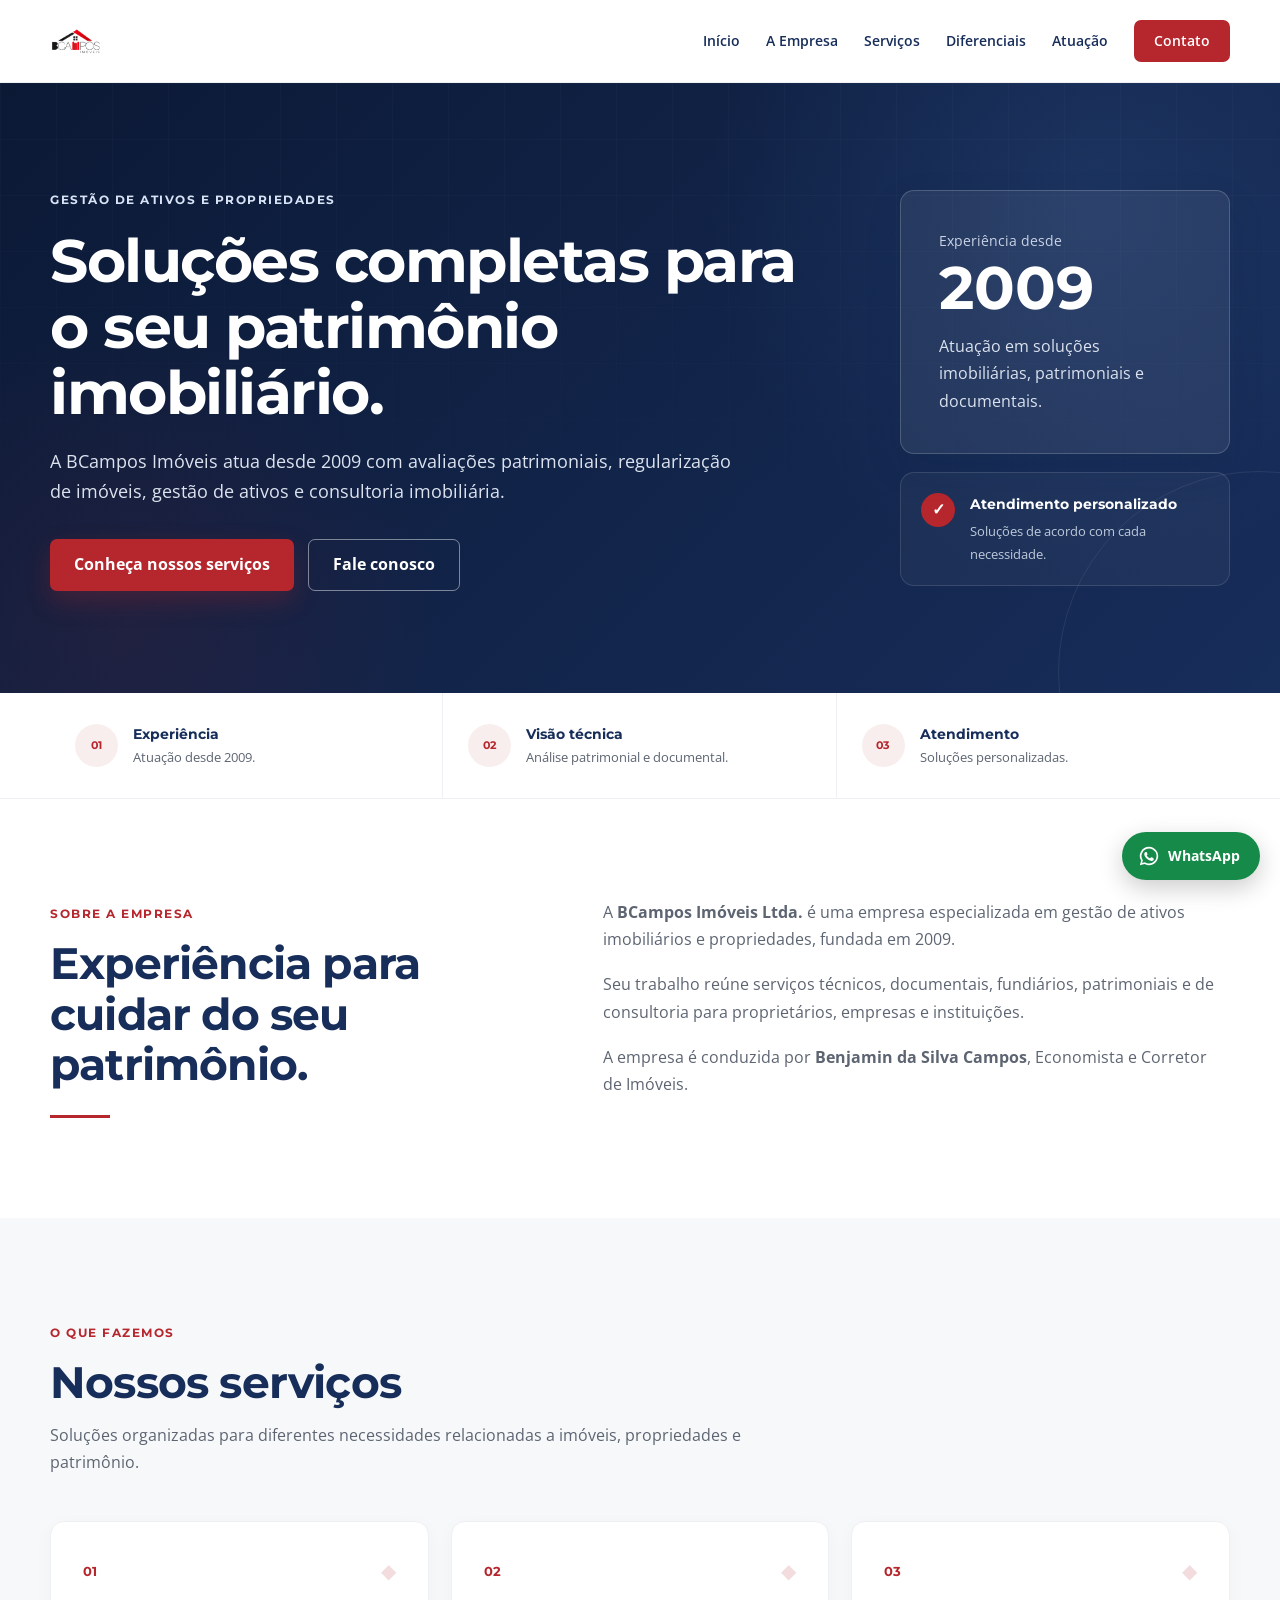
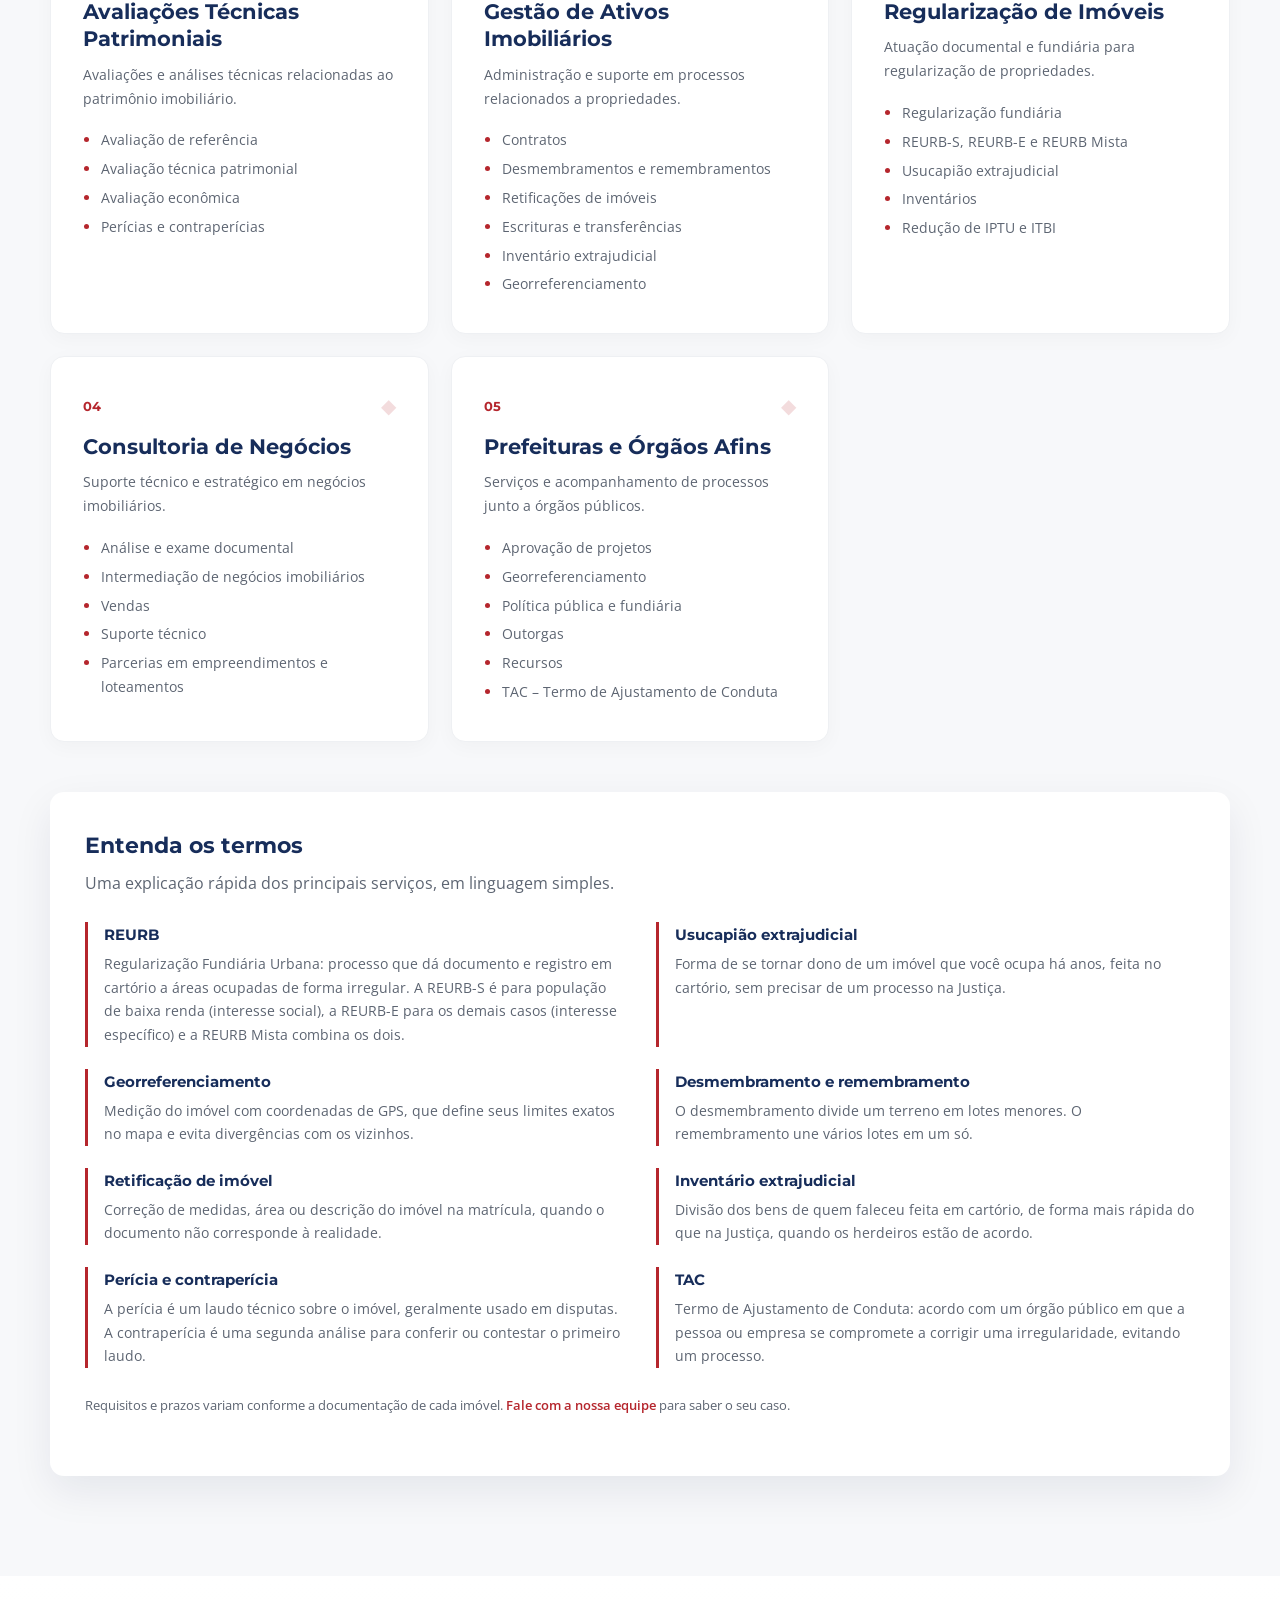
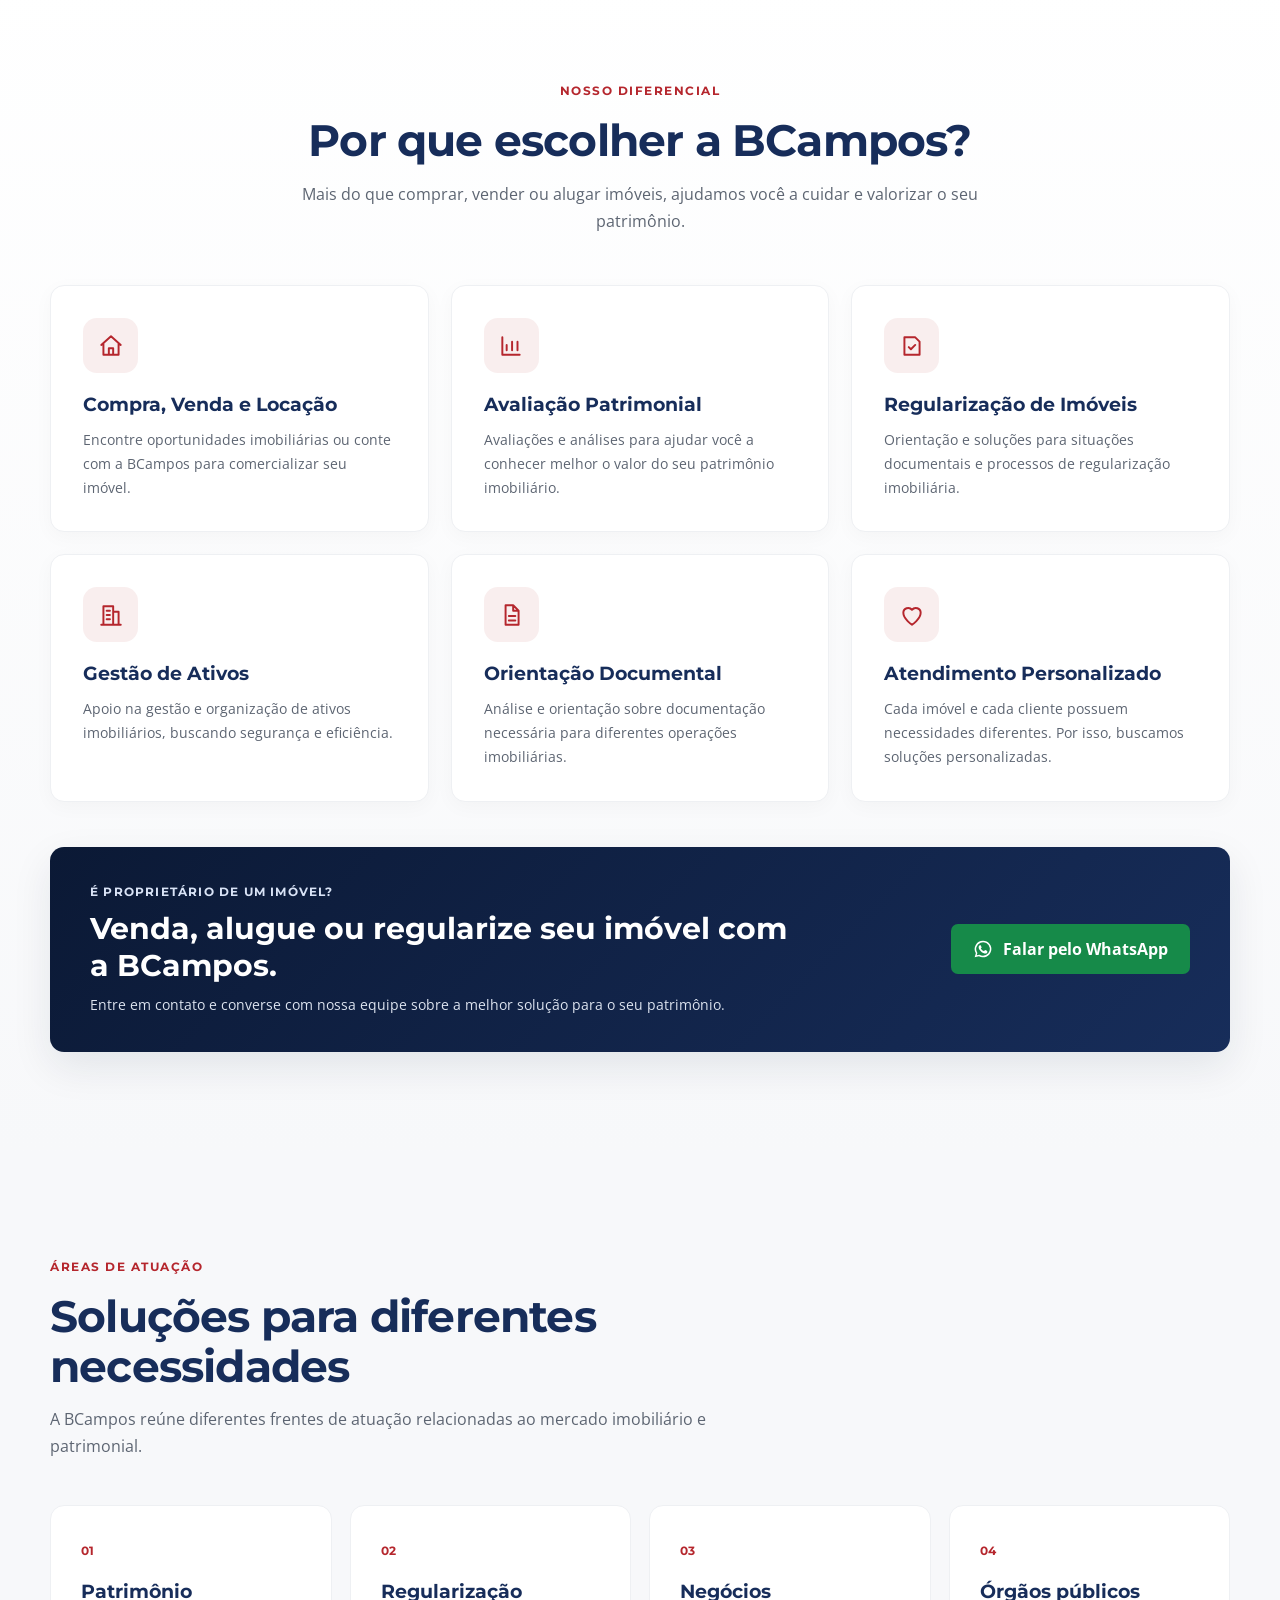
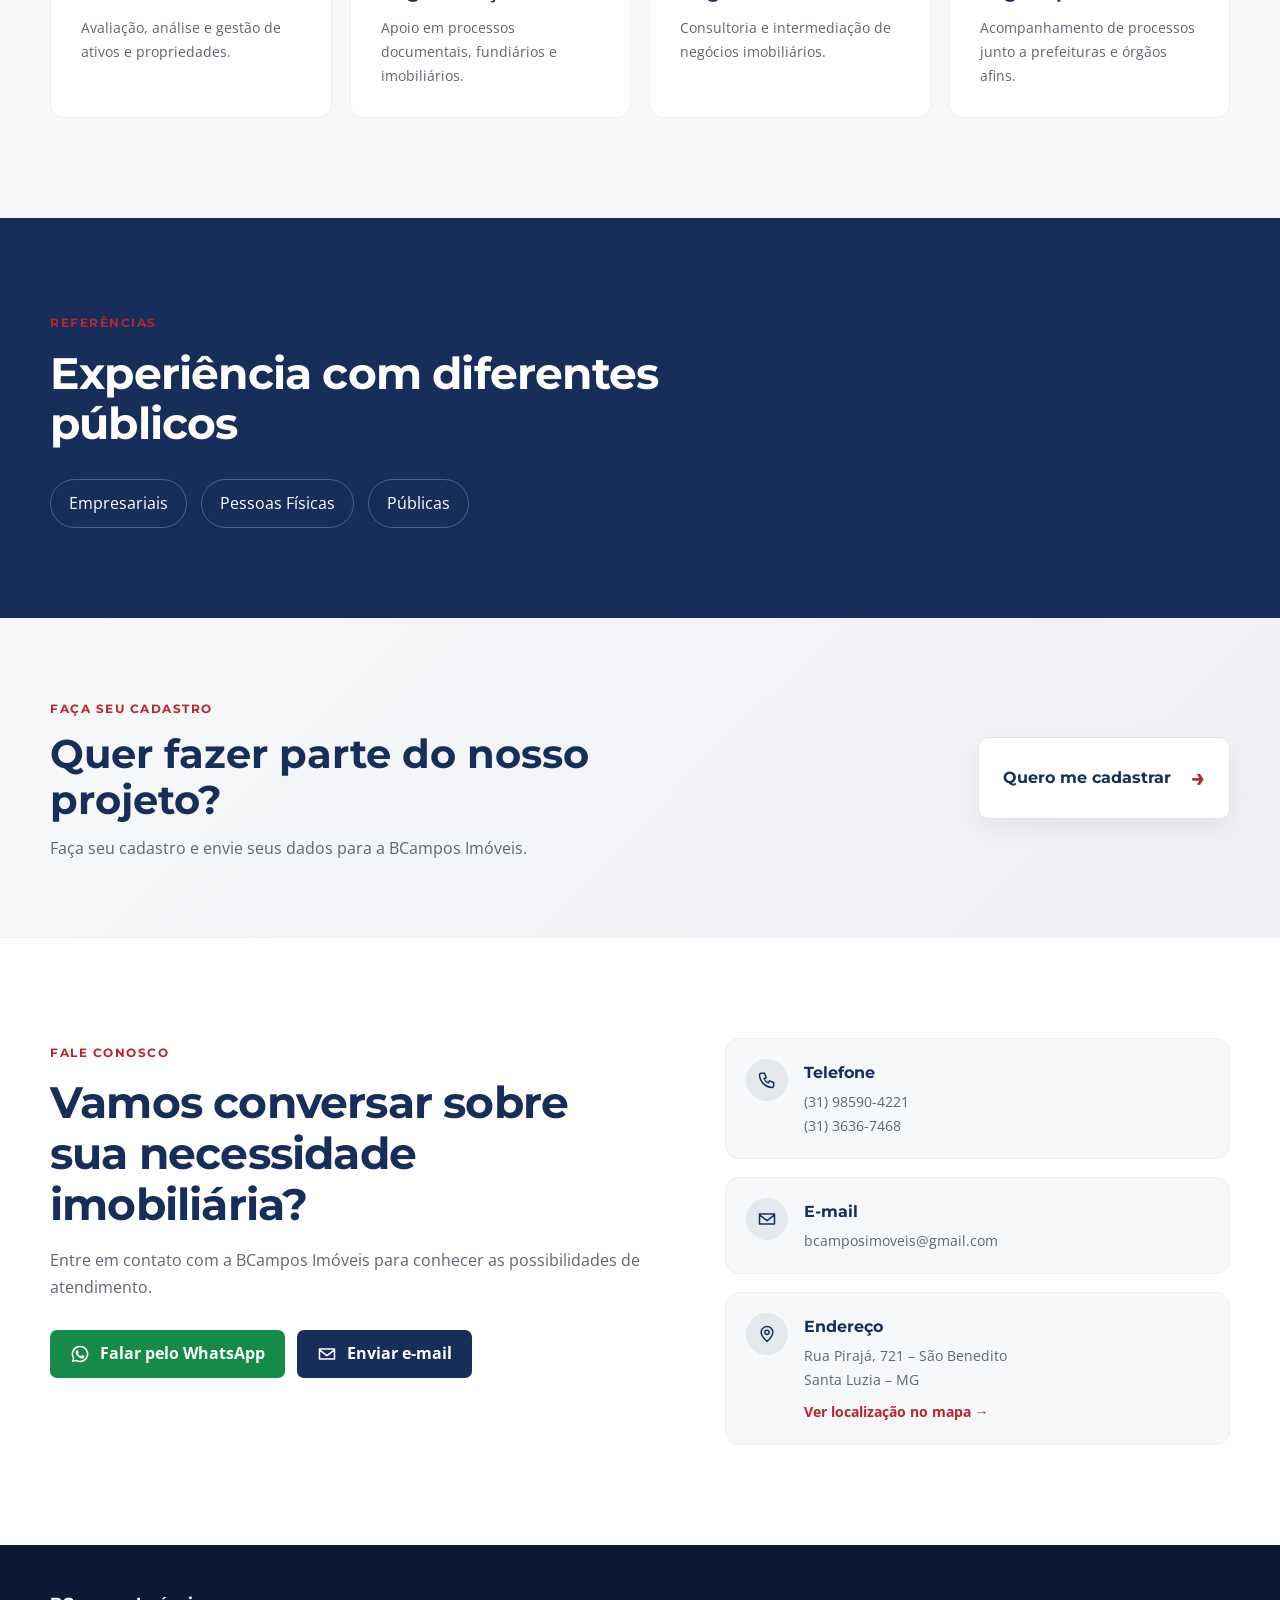
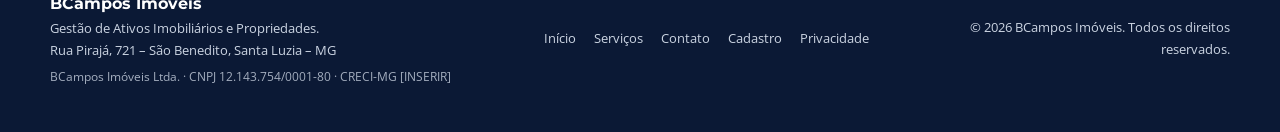
==== commit 75dbc0d1: "atualização do codigo" ====
--- a/index.html
+++ b/index.html
@@ -5,7 +5,7 @@
     <meta charset="UTF-8">
     <meta name="viewport" content="width=device-width, initial-scale=1.0">
 
-    <title>BCampos Imóveis | Gestão de Ativos, Regularização e Avaliação de Imóveis</title>
+    <title>BCampos Imóveis | Regularização e Gestão de Imóveis</title>
 
 <meta property="og:site_name" content="BCampos Imóveis">
 
@@ -35,7 +35,7 @@
     <meta property="og:title" content="BCampos Imóveis | Gestão de Ativos e Regularização de Imóveis">
     <meta property="og:description"
         content="Avaliações patrimoniais, regularização de imóveis, gestão de ativos e consultoria imobiliária desde 2009.">
-    <meta property="og:image" content="imagens/logo.png">
+    <meta property="og:image" content="https://huamdesigner.github.io/bcampos-imoveis-site/imagens/logo.png">
     <meta name="twitter:card" content="summary">
 
     <link rel="icon" type="image/png" href="imagens/logo.png">
@@ -307,11 +307,180 @@
                             <li>Política pública e fundiária</li>
                             <li>Outorgas</li>
                             <li>Recursos</li>
-                            <li>TAC – Termo de Ajustamento de Condutas</li>
+                            <li>TAC – Termo de Ajustamento de Conduta</li>
                         </ul>
                     </article>
 
                 </div>
+
+
+                <!-- ENTENDA OS TERMOS -->
+
+                <style>
+                    .glossary {
+                        margin-top: 50px;
+                        padding: 35px;
+                        background: #ffffff;
+                        border-radius: 14px;
+                        box-shadow: 0 15px 40px rgba(13, 28, 59, 0.08);
+                    }
+
+                    .glossary h3 {
+                        margin-bottom: 6px;
+                        color: #172d5a;
+                        font-family: "Montserrat", sans-serif;
+                        font-size: 22px;
+                    }
+
+                    .glossary > p {
+                        margin-bottom: 25px;
+                        color: #5d6572;
+                    }
+
+                    .glossary-grid {
+                        display: grid;
+                        grid-template-columns: repeat(2, 1fr);
+                        gap: 22px 32px;
+                    }
+
+                    .glossary-item {
+                        padding-left: 16px;
+                        border-left: 3px solid #b5262d;
+                    }
+
+                    .glossary-item strong {
+                        display: block;
+                        margin-bottom: 4px;
+                        color: #172d5a;
+                        font-family: "Montserrat", sans-serif;
+                        font-size: 15px;
+                    }
+
+                    .glossary-item p {
+                        margin: 0;
+                        color: #5d6572;
+                        font-size: 14px;
+                    }
+
+                    .glossary-note {
+                        margin-top: 26px;
+                        color: #777f8c;
+                        font-size: 13px;
+                    }
+
+                    .glossary-note a {
+                        color: #b5262d;
+                        font-weight: 600;
+                    }
+
+                    @media (max-width: 768px) {
+                        .glossary {
+                            padding: 24px 20px;
+                        }
+
+                        .glossary-grid {
+                            grid-template-columns: 1fr;
+                        }
+                    }
+                </style>
+
+                <div class="glossary reveal">
+
+                    <h3>Entenda os termos</h3>
+
+                    <p>
+                        Uma explicação rápida dos principais serviços,
+                        em linguagem simples.
+                    </p>
+
+                    <div class="glossary-grid">
+
+                        <div class="glossary-item">
+                            <strong>REURB</strong>
+                            <p>
+                                Regularização Fundiária Urbana: processo que dá
+                                documento e registro em cartório a áreas ocupadas
+                                de forma irregular. A REURB-S é para população de
+                                baixa renda (interesse social), a REURB-E para os
+                                demais casos (interesse específico) e a REURB Mista
+                                combina os dois.
+                            </p>
+                        </div>
+
+                        <div class="glossary-item">
+                            <strong>Usucapião extrajudicial</strong>
+                            <p>
+                                Forma de se tornar dono de um imóvel que você ocupa
+                                há anos, feita no cartório, sem precisar de um
+                                processo na Justiça.
+                            </p>
+                        </div>
+
+                        <div class="glossary-item">
+                            <strong>Georreferenciamento</strong>
+                            <p>
+                                Medição do imóvel com coordenadas de GPS, que define
+                                seus limites exatos no mapa e evita divergências
+                                com os vizinhos.
+                            </p>
+                        </div>
+
+                        <div class="glossary-item">
+                            <strong>Desmembramento e remembramento</strong>
+                            <p>
+                                O desmembramento divide um terreno em lotes menores.
+                                O remembramento une vários lotes em um só.
+                            </p>
+                        </div>
+
+                        <div class="glossary-item">
+                            <strong>Retificação de imóvel</strong>
+                            <p>
+                                Correção de medidas, área ou descrição do imóvel na
+                                matrícula, quando o documento não corresponde à
+                                realidade.
+                            </p>
+                        </div>
+
+                        <div class="glossary-item">
+                            <strong>Inventário extrajudicial</strong>
+                            <p>
+                                Divisão dos bens de quem faleceu feita em cartório,
+                                de forma mais rápida do que na Justiça, quando os
+                                herdeiros estão de acordo.
+                            </p>
+                        </div>
+
+                        <div class="glossary-item">
+                            <strong>Perícia e contraperícia</strong>
+                            <p>
+                                A perícia é um laudo técnico sobre o imóvel,
+                                geralmente usado em disputas. A contraperícia é uma
+                                segunda análise para conferir ou contestar o
+                                primeiro laudo.
+                            </p>
+                        </div>
+
+                        <div class="glossary-item">
+                            <strong>TAC</strong>
+                            <p>
+                                Termo de Ajustamento de Conduta: acordo com um órgão
+                                público em que a pessoa ou empresa se compromete a
+                                corrigir uma irregularidade, evitando um processo.
+                            </p>
+                        </div>
+
+                    </div>
+
+                    <p class="glossary-note">
+                        Requisitos e prazos variam conforme a documentação de
+                        cada imóvel.
+                        <a href="#contato">Fale com a nossa equipe</a>
+                        para saber o seu caso.
+                    </p>
+
+                </div>
+
             </div>
         </section>
 
@@ -376,7 +545,7 @@
                         <p>Entre em contato e converse com nossa equipe sobre a melhor solução para o seu patrimônio.</p>
                     </div>
 
-                    <a href="https://wa.me/5531985904221?text=Ol%C3%A1%21%20Sou%20propriet%C3%A1rio%20de%20um%20im%C3%B3vel%20e%20gostaria%20de%20conversar%20com%20a%20BCampos."
+                    <a href="https://wa.me/5531985904221?text=Ol%C3%A1%21%20Gostaria%20de%20conhecer%20melhor%20os%20servi%C3%A7os%20da%20BCampos%20Im%C3%B3veis%20e%20conversar%20com%20um%20corretor."
                         class="btn-whatsapp" target="_blank" rel="noopener noreferrer">
                         <svg aria-hidden="true"><use href="#i-whatsapp"/></svg>
                         Falar pelo WhatsApp
@@ -477,11 +646,15 @@
                     <p>Entre em contato com a BCampos Imóveis para conhecer as possibilidades de atendimento.</p>
 
                     <div class="contact-buttons">
-                        <a href="https://wa.me/5531985904221" target="_blank" rel="noopener noreferrer"
-                            class="contact-button whatsapp-button">
-                            <svg aria-hidden="true"><use href="#i-whatsapp"/></svg>
-                            Falar pelo WhatsApp
-                        </a>
+
+<a href="https://wa.me/5531985904221?text=Ol%C3%A1%21%20Gostaria%20de%20conhecer%20melhor%20os%20servi%C3%A7os%20da%20BCampos%20Im%C3%B3veis%20e%20conversar%20com%20um%20corretor."
+target="_blank"
+rel="noopener noreferrer"
+   class="contact-button whatsapp-button">
+    <svg aria-hidden="true"><use href="#i-whatsapp"/></svg>
+    Falar pelo WhatsApp
+</a>
+
 
                         <a href="mailto:bcamposimoveis@gmail.com" class="contact-button email-button">
                             <svg aria-hidden="true"><use href="#i-mail"/></svg>
@@ -538,6 +711,9 @@
                 <strong>BCampos Imóveis</strong>
                 <p>Gestão de Ativos Imobiliários e Propriedades.</p>
                 <p>Rua Pirajá, 721 – São Benedito, Santa Luzia – MG</p>
+                <p class="footer-legal" style="margin-top: 6px; font-size: 12px; opacity: 0.8;">
+                    BCampos Imóveis Ltda. · CNPJ 12.143.754/0001-80 · CRECI-MG [INSERIR]
+                </p>
             </div>
 
             <nav class="footer-links" aria-label="Links do rodapé">
@@ -545,6 +721,7 @@
                 <a href="#servicos">Serviços</a>
                 <a href="#contato">Contato</a>
                 <a href="cadastro.html">Cadastro</a>
+                <a href="privacidade.html">Privacidade</a>
             </nav>
 
             <p class="footer-copy">
@@ -556,11 +733,13 @@
 
 
     <!-- BOTÃO WHATSAPP FLUTUANTE -->
-    <a class="whatsapp" href="https://wa.me/5531985904221" target="_blank" rel="noopener noreferrer"
+
+<a class="whatsapp" href="https://wa.me/5531985904221?text=Ol%C3%A1%21%20Gostaria%20de%20conhecer%20melhor%20os%20servi%C3%A7os%20da%20BCampos%20Im%C3%B3veis%20e%20conversar%20com%20um%20corretor." target="_blank" rel="noopener noreferrer"
         aria-label="Falar com a BCampos pelo WhatsApp">
-        <svg aria-hidden="true"><use href="#i-whatsapp"/></svg>
-        <span>WhatsApp</span>
-    </a>
+    <svg aria-hidden="true"><use href="#i-whatsapp"/></svg>
+    <span>WhatsApp</span>
+</a>
+
 
     <script src="js/script.js"></script>
 
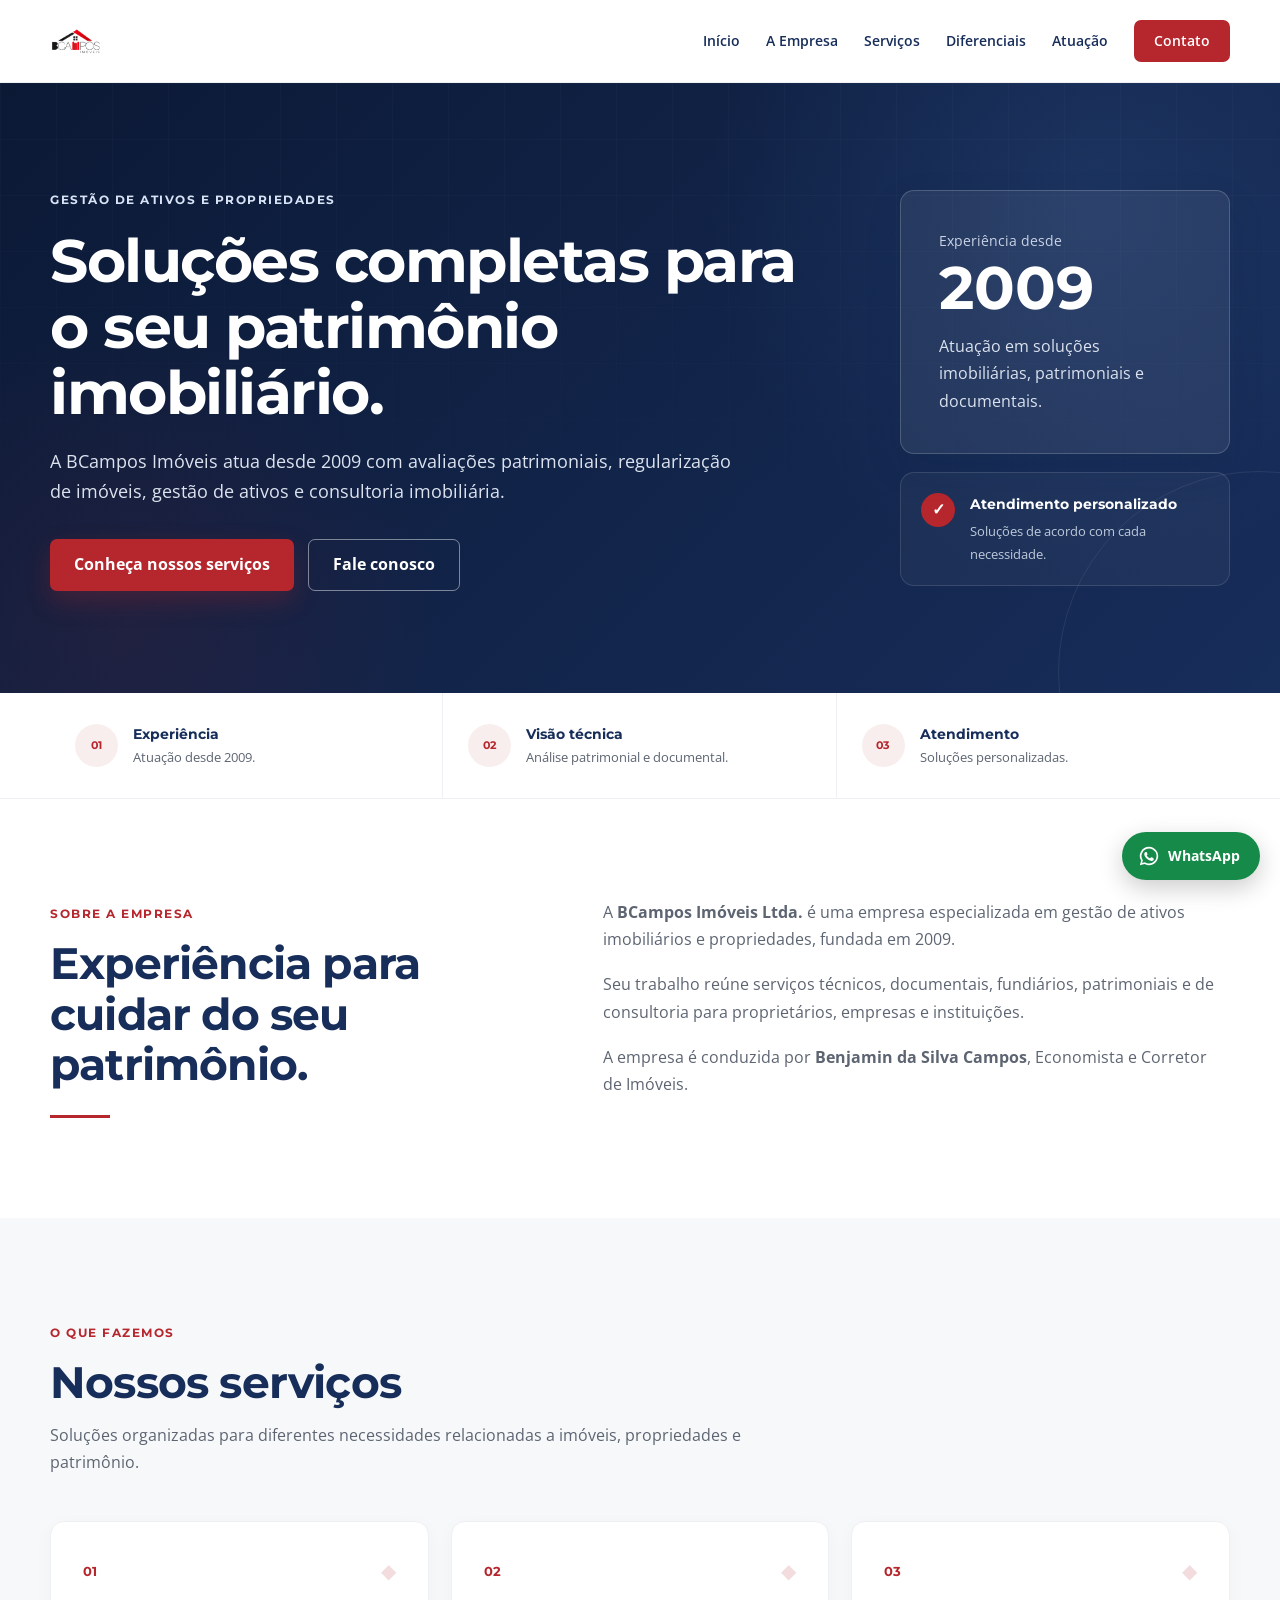
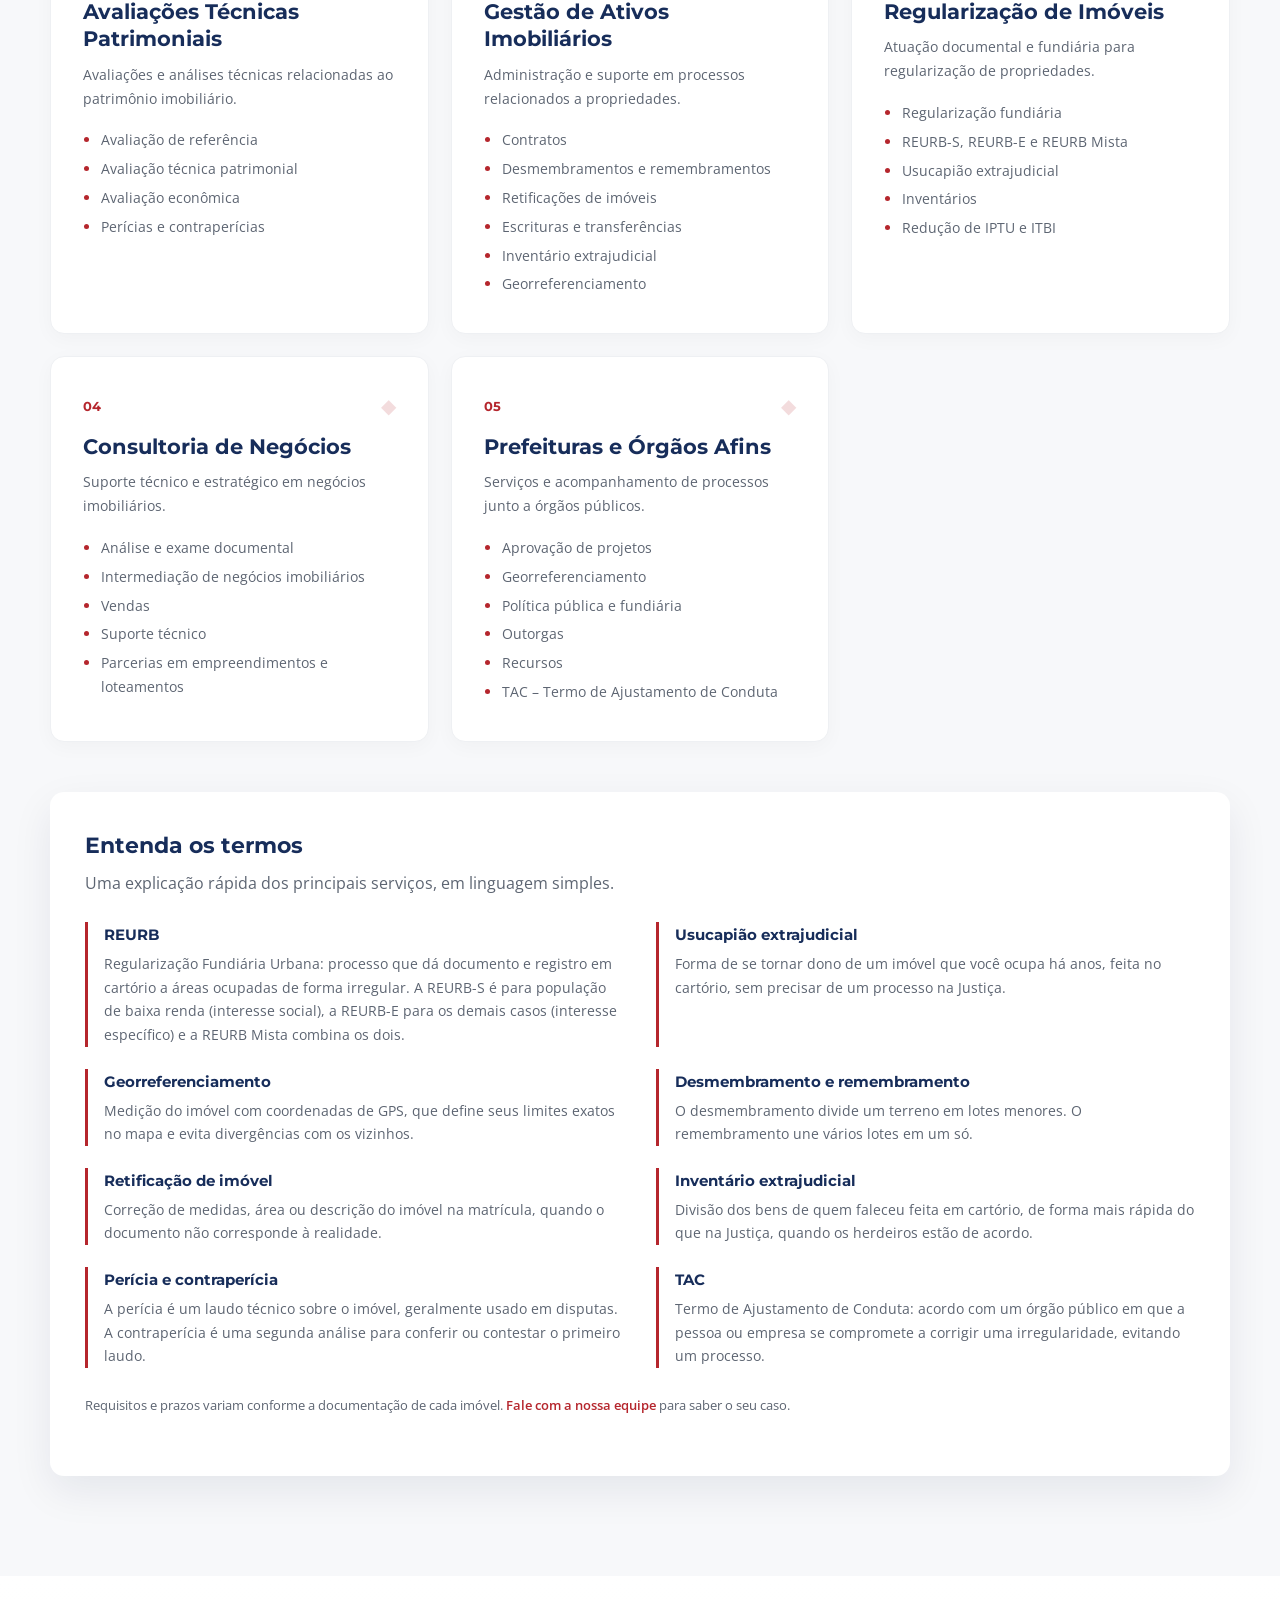
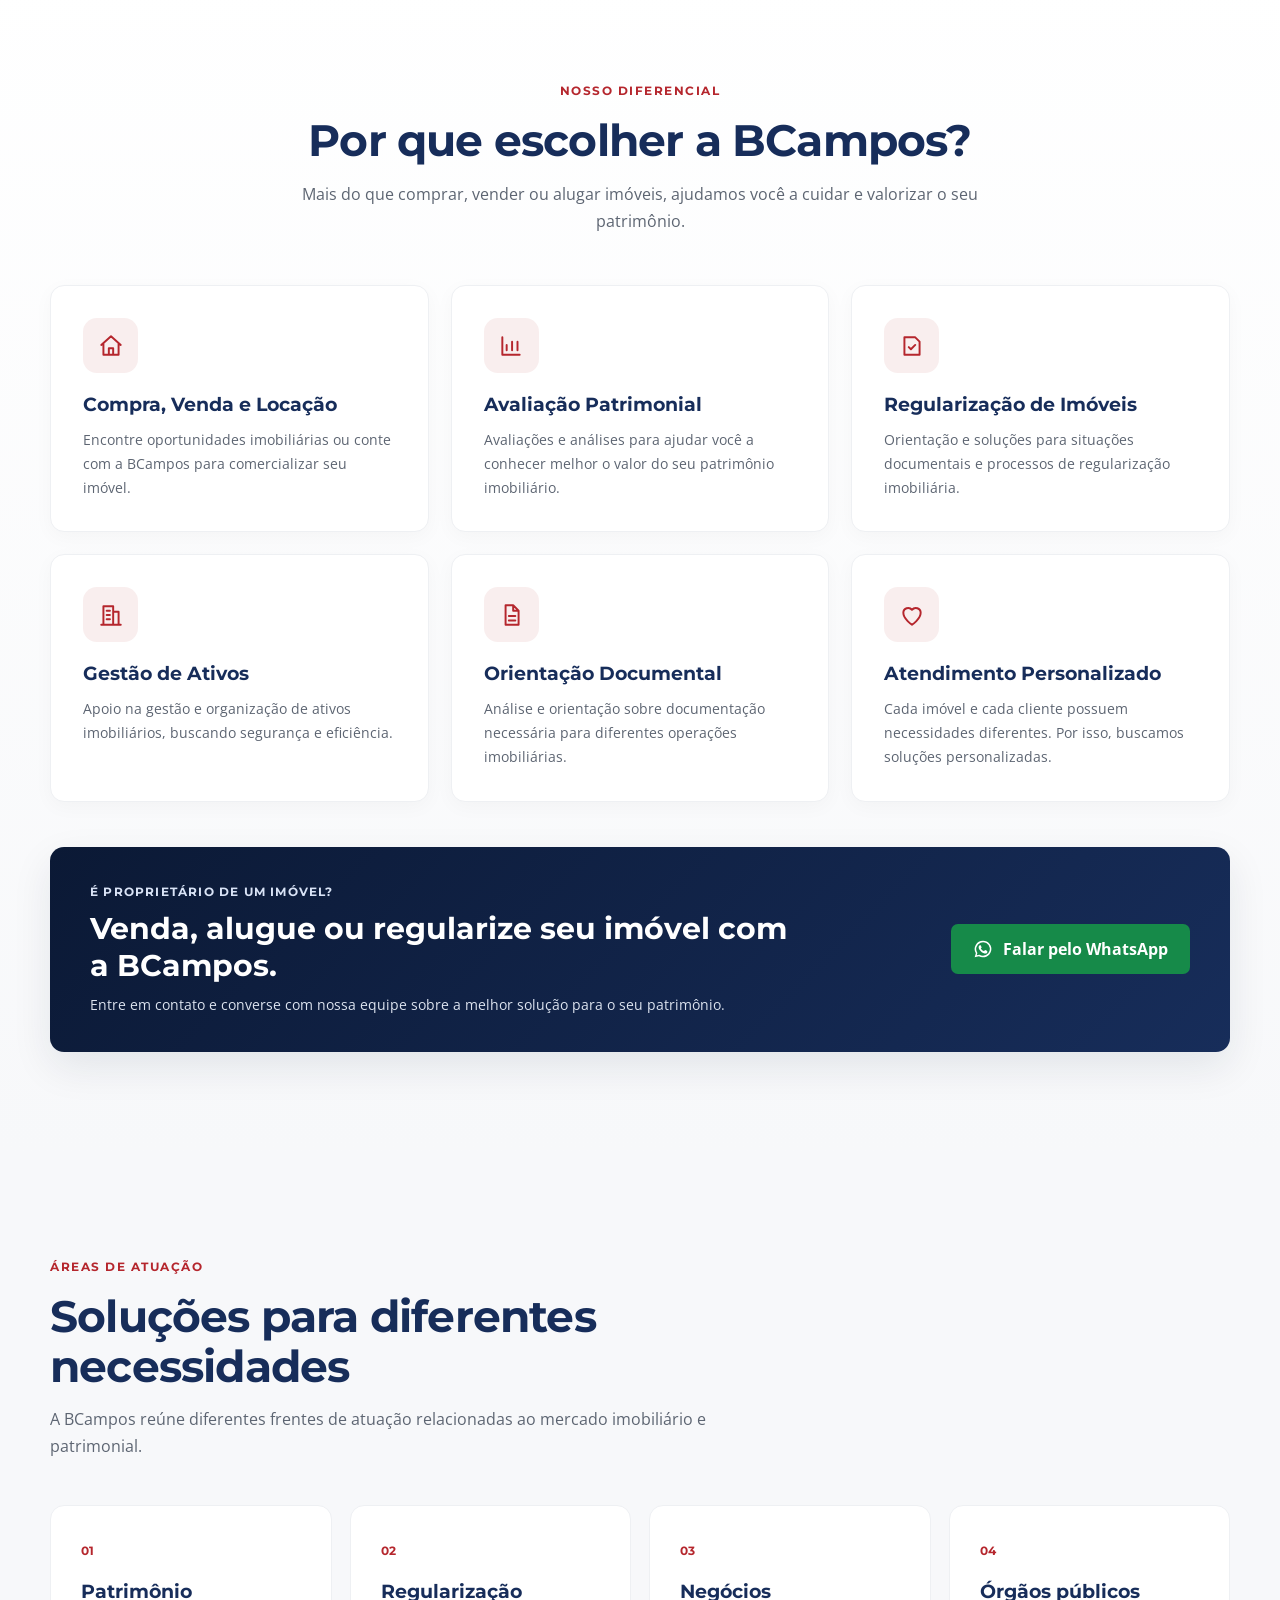
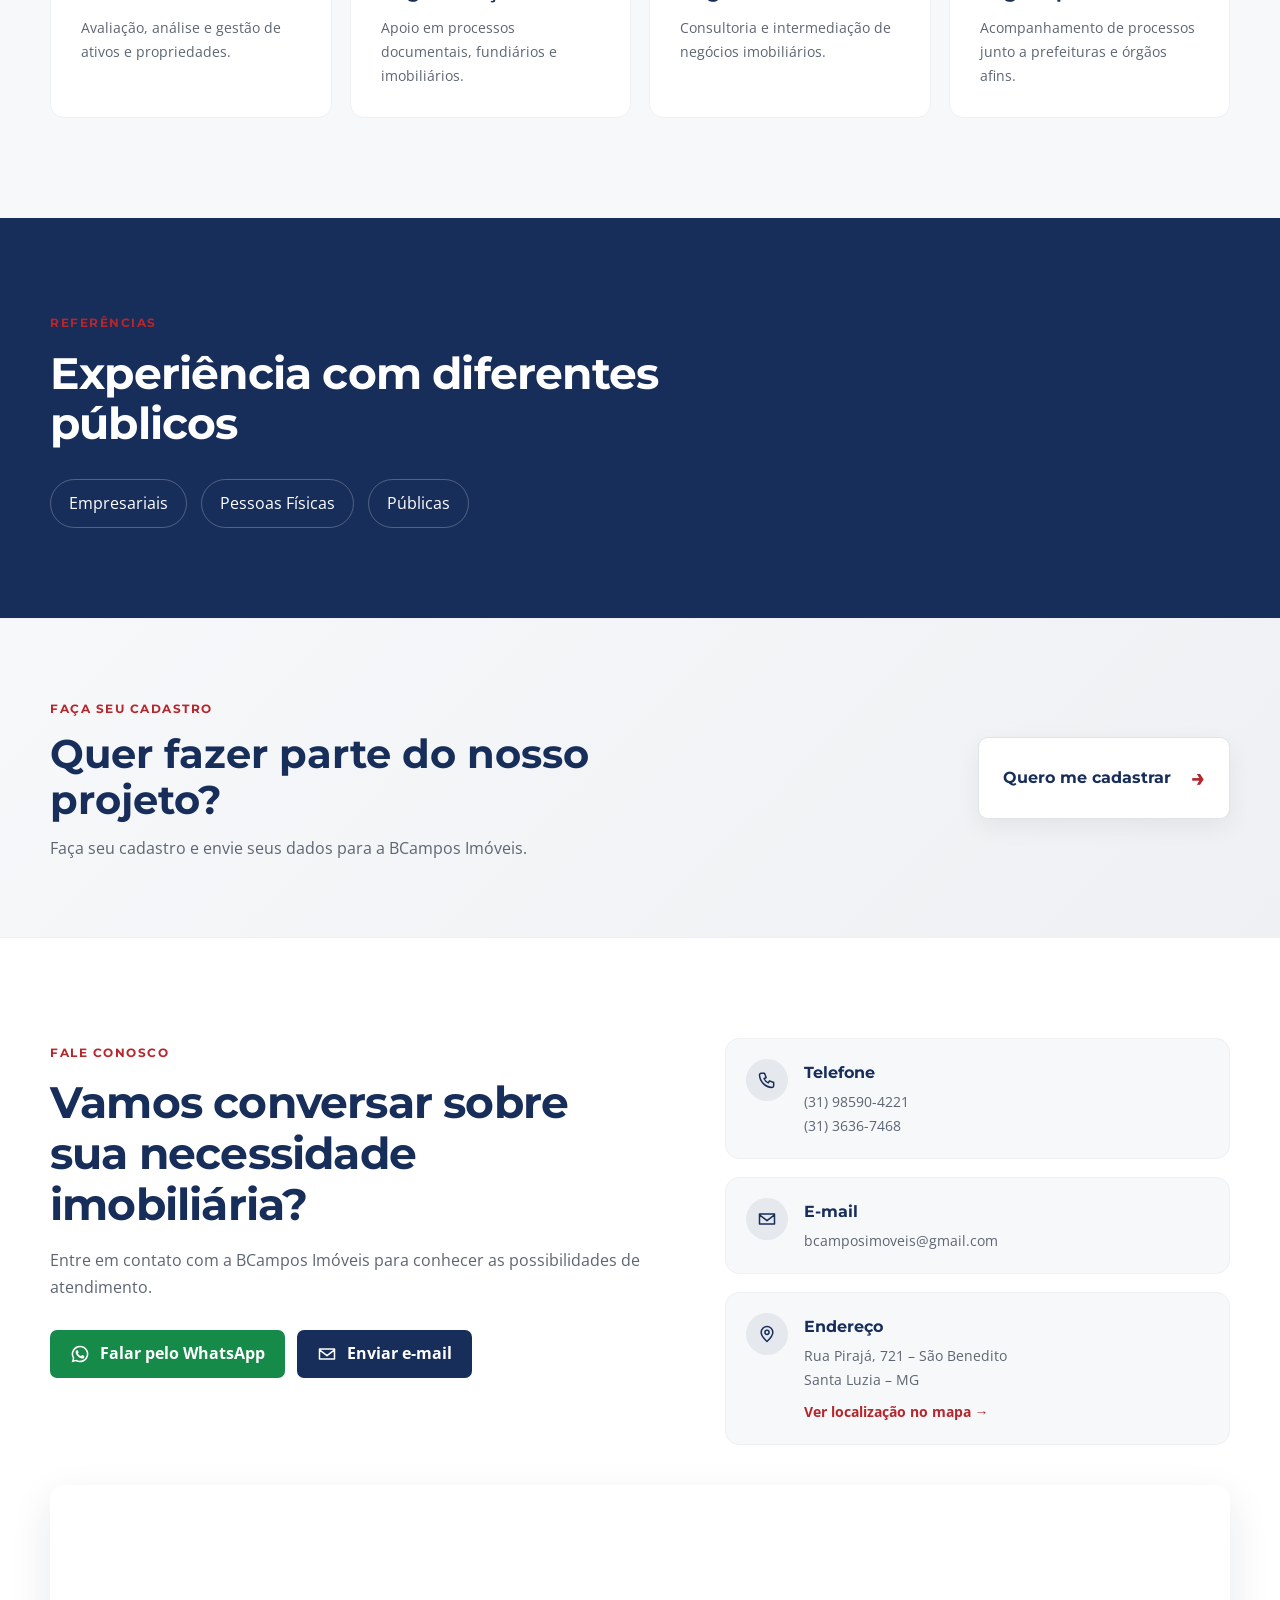
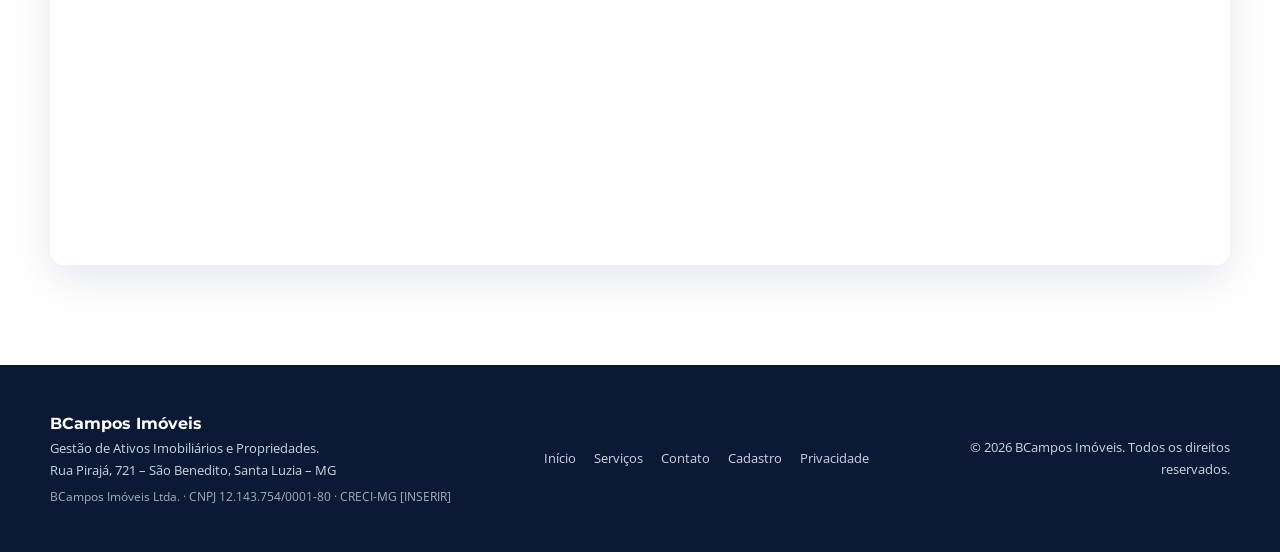
==== commit 06ea11ec: "codigo" ====
--- a/index.html
+++ b/index.html
@@ -698,6 +698,45 @@
                 </div>
 
             </div>
+                        </div>
+
+
+                <!-- MAPA -->
+
+                <style>
+                    .contact-map {
+                        margin-top: 40px;
+                        border-radius: 14px;
+                        overflow: hidden;
+                        box-shadow: 0 15px 40px rgba(13, 28, 59, 0.10);
+                    }
+
+                    .contact-map iframe {
+                        display: block;
+                        width: 100%;
+                        height: 380px;
+                        border: 0;
+                    }
+
+                    @media (max-width: 768px) {
+                        .contact-map iframe {
+                            height: 300px;
+                        }
+                    }
+                </style>
+
+                <div class="container">
+                    <div class="contact-map reveal">
+                        <iframe
+                            title="Localização da BCampos Imóveis em Santa Luzia - MG"
+                            src="https://www.google.com/maps?q=Rua+Pirajá+721+São+Benedito+Santa+Luzia+MG&output=embed"
+                            loading="lazy"
+                            referrerpolicy="no-referrer-when-downgrade"
+                            allowfullscreen>
+                        </iframe>
+                    </div>
+                </div>
+
         </section>
 
     </main>
